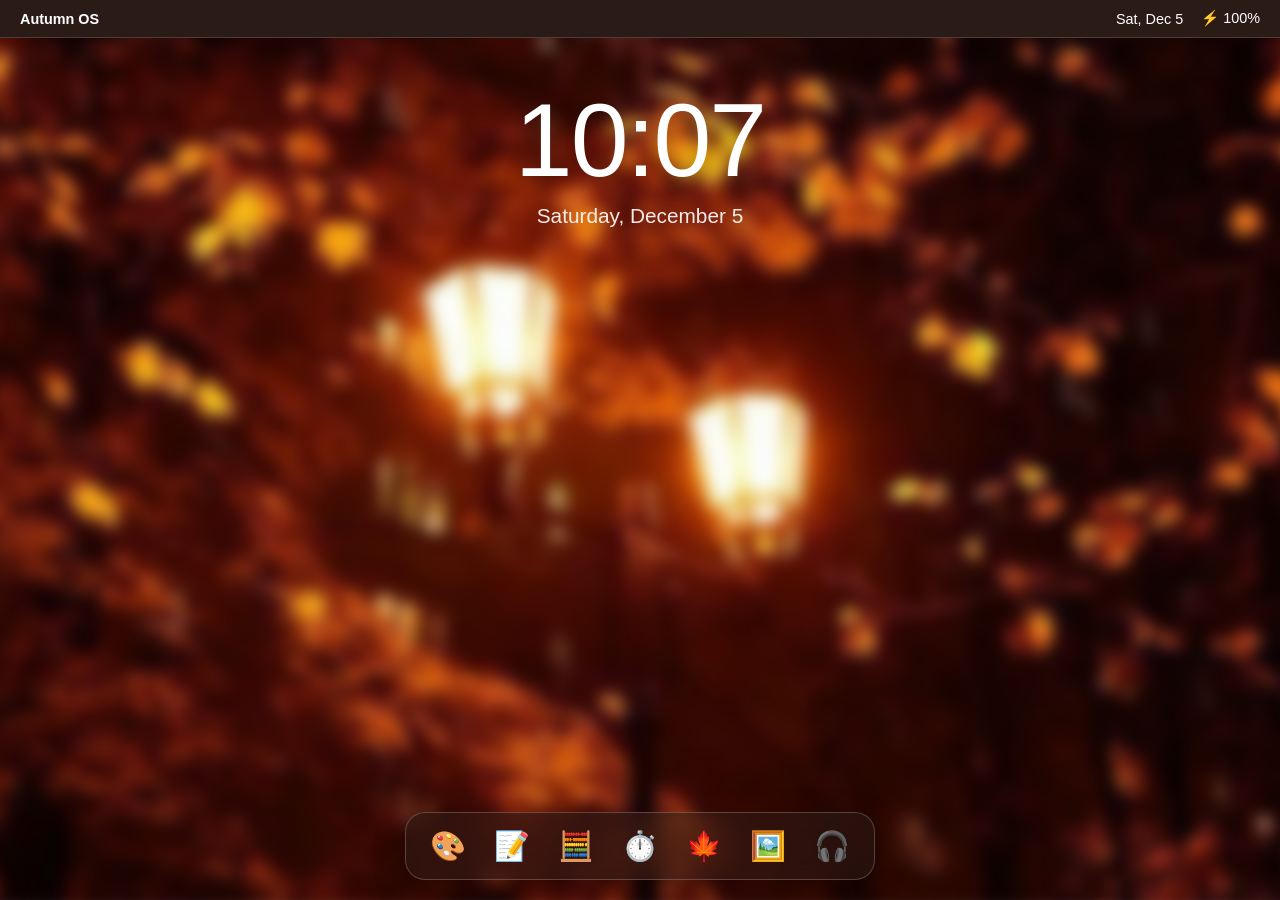
==== desktop.html @ 8c693e16 "I created a welcome screen and a desktop page when I added a live time, battery and date. I also add" ====
<!DOCTYPE html>
<html lang="en">
<head>
    <meta charset="UTF-8">
    <meta name="viewport" content="width=device-width, initial-scale=1.0">
    <title>Autumn OS</title>
    <link rel="stylesheet" href="style.css">
</head>
<body>
    <div class="desktop">

        <header class="top-navbar">
            <div class="nav-left">
                <span class="nav-brand"> Autumn OS</span>
            </div>
            <div class="nav-right">
                <span id="current-date">Sun, Sep 20</span>
                <span id="battery-status">🔋 100%</span>
            </div>
        </header>


        <main class="center-clock-container">
            <h1 id="center-time">4:30</h1>
            <p id="center-date-sub">Sunday, September 20</p>
        </main>

        <div class="window" id="app-notepad">
            <div class="window-header">
                <span>📝 Notepad</span>
                <button class="close-btn" onclick="closeApp('app-notepad')">×</button>
            </div>
            <div class="window-content">
                <textarea class="notepad-area" placeholder="Write your thoughts here..."></textarea>
            </div>
        </div>


        <div class="window" id="app-calculator">
            <div class="window-header">
                <span>🧮 Calculator</span>
                <button class="close-btn" onclick="closeApp('app-calculator')">×</button>
            </div>
            <div class="window-content calc-body">
                <input type="text" id="calc-screen" readonly value="0">
                <div class="calc-buttons">
                    <button onclick="clearCalc()">C</button>
                    <button onclick="appendCalc('/')">/</button>
                    <button onclick="appendCalc('*')">*</button>
                    <button onclick="appendCalc('-')">-</button>
                    <button onclick="appendCalc('7')">7</button>
                    <button onclick="appendCalc('8')">8</button>
                    <button onclick="appendCalc('9')">9</button>
                    <button onclick="appendCalc('+')">+</button>
                    <button onclick="appendCalc('4')">4</button>
                    <button onclick="appendCalc('5')">5</button>
                    <button onclick="appendCalc('6')">6</button>
                    <button onclick="solveCalc()" class="equal-btn">=</button>
                    <button onclick="appendCalc('1')">1</button>
                    <button onclick="appendCalc('2')">2</button>
                    <button onclick="appendCalc('3')">3</button>
                    <button onclick="appendCalc('0')">0</button>
                </div>
            </div>
        </div>

        <nav class="dock">
            <div class="dock-icon" title="Paint" onclick="openApp('app-paint')">🎨</div>
            <div class="dock-icon" title="Notepad" onclick="openApp('app-notepad')">📝</div>
            <div class="dock-icon" title="Calculator" onclick="openApp('app-calculator')">🧮</div>
            <div class="dock-icon" title="Timer" onclick="openApp('app-timer')">⏱️</div>
            <div class="dock-icon" title="Fall Bucket List" onclick="openApp('app-bucketlist')">🍁</div>
            <div class="dock-icon" title="Gallery" onclick="openApp('app-gallery')">🖼️</div>
            <div class="dock-icon" title="Lo-Fi Player" onclick="openApp('app-lofi')">🎧</div>
        </nav>
    </div>

    <script>
        function updateClock() {
            const now = new Date();
            const dateShort = now.toLocaleDateString('en-US', { weekday: 'short', month: 'short', day: 'numeric' });
            document.getElementById('current-date').textContent = dateShort;

            const hours = now.getHours() % 12 || 12;
            const minutes = String(now.getMinutes()).padStart(2, '0');
            document.getElementById('center-time').textContent = `${hours}:${minutes}`;

            const dateFull = now.toLocaleDateString('en-US', { weekday: 'long', month: 'long', day: 'numeric' });
            document.getElementById('center-date-sub').textContent = dateFull;
        }

        setInterval(updateClock, 1000);
        updateClock();

        function updateBattery() {
            if ('getBattery' in navigator) {
                navigator.getBattery().then(battery => {
                    function updateAllBatteryInfo() {
                        const level = Math.round(battery.level * 100);
                        const isCharging = battery.charging;
                        document.getElementById('battery-status').textContent = `${isCharging ? '⚡' : '🔋'} ${level}%`;
                    }

                    updateAllBatteryInfo();

                    battery.addEventListener('levelchange', updateAllBatteryInfo);
                    battery.addEventListener('chargingchange', updateAllBatteryInfo);
                });
            } else {
                document.getElementById('battery-status').textContent = '🔋 N/A';
            }
        }

        updateBattery();

        function openApp(appId) {
            const targetWindow = document.getElementById(appId);
            if (targetWindow) {
                targetWindow.style.display = 'flex';
            } else {
                alert("This app window is coming next!");
            }
        }

        function closeApp(appId) {
            document.getElementById(appId).style.display = 'none';
        }

        let calcScreen = document.getElementById('calc-screen');
        function appendCalc(val) {
            if (calcScreen.value === '0') calcScreen.value = '';
            calcScreen.value += val;
        }
        function clearCalc() {
            calcScreen.value = '0';
        }
        function solveCalc() {
            try {
                calcScreen.value = eval(calcScreen.value);
            } catch {
                calcScreen.value = 'Error';
            }
        }
    </script>
</body>
</html>
---- style.css ----
* {
    margin: 0;
    padding: 0;
    box-sizing: border-box;
}

.desktop {
    position: relative;
    min-height: 100vh;
    width: 100%;
    display: flex;
    flex-direction: column;
    overflow: hidden;
    font-family: 'Segoe UI', Tahoma, Geneva, Verdana, sans-serif;
}

.desktop::before {
    content: "";
    position: absolute;
    top: 0;
    left: 0;
    width: 100%;
    height: 100%;
    background-image: url("Screenshot 2026-09-20 161254.png");
    background-size: cover;
    background-position: center;
    background-repeat: no-repeat;
    filter: blur(8px); 
    transform: scale(1.03); 
    z-index: -1;
}

.top-navbar {
    width: 100%;
    height: 38px;
    background-color: #2b1b17; 
    border-bottom: 1px solid rgba(255, 255, 255, 0.15);
    display: flex;
    justify-content: space-between;
    align-items: center;
    padding: 0 20px;
    color: #ffffff;
    font-size: 0.9rem;
    z-index: 10;
}

.nav-left, .nav-right {
    display: flex;
    align-items: center;
    gap: 18px;
}

.nav-brand {
    font-weight: 600;
}

.center-clock-container {
    flex: 1;
    display: flex;
    flex-direction: column;
    justify-content: flex-start;
    align-items: center;
    padding-top: 50px;
    color: white;
    text-shadow: 0 4px 20px rgba(0, 0, 0, 0.4);
    user-select: none;
}

#center-time {
    font-size: 6.5rem;
    font-weight: 300;
    line-height: 1;
    letter-spacing: -2px;
}

#center-date-sub {
    font-size: 1.3rem;
    margin-top: 12px;
    opacity: 0.9;
    font-weight: 400;
}

.dock {
    position: absolute;
    bottom: 20px;
    left: 50%;
    transform: translateX(-50%);
    display: flex;
    align-items: center;
    gap: 12px;
    padding: 8px 16px;
    background-color: rgba(43, 27, 23, 0.55);
    backdrop-filter: blur(16px);
    border: 1px solid rgba(255, 255, 255, 0.2);
    border-radius: 20px;
    box-shadow: 0 10px 30px rgba(0, 0, 0, 0.4);
    z-index: 20;
}

.dock-icon {
    font-size: 1.8rem;
    padding: 8px;
    border-radius: 12px;
    cursor: pointer;
    transition: transform 0.2s ease, color 0.2s ease;
    user-select: none;
}

.dock-icon:hover {
    transform: translateY(-8px) scale(1.15);
    background-color: rgba(255, 255, 255, 0.2);
}

.window {
display: none;
    position: absolute;
    top: 50%;
    left: 50%;
    transform: translate(-50%, -50%);
    width: 320px;
    background: rgba(35, 23, 19, 0.85);
    backdrop-filter: blur(20px);
    border: 1px solid rgba(255, 255, 255, 0.2);
    border-radius: 12px;
    box-shadow: 0 15px 35px rgba(0,0,0,0.5);
    color: white;
    flex-direction: column;
    overflow: hidden;
    z-index: 30;
}

.window-header{
    background: rgba(0,0,0,0.3);
    padding: 8px 14px;
    display: flex;
    justify-content: space-between;
    align-items: center;
    font-weight: 600;
}

.close-btn {
    background: #e74c3c;
    border: none;
    color: white;
    width: 22px;
    height: 22px;
    border-radius: 50%;
    cursor: pointer;
    font-weight: bold;
}

.window-content {
    padding: 12px;
}

.notepad-area {
    width: 100%;
    height: 180px;
    background: rgba(255, 255, 255, 0.08);
    border: 1px solid rgba(255, 255, 255, 0.1);
    border-radius: 8px;
    padding: 10px;
    color: white;
    font-family: inherit;
    resize: none;
    outline: none;
}

#calc-screen {
    width: 100%;
    height: 40px;
    background: rgba(0,0,0,0.4);
    border: 1px solid rgba(255, 255, 255, 0.1);
    border-radius: 6px;
    padding: 8px;
    color: white;
    font-size: 1.2rem;
    text-align: right;
}

.calc-buttons {
    display: grid;
    grid-template-columns: repeat(4, 1fr);
    gap: 6px;
}

.calc-buttons button {
    padding: 10px;
    background: rgba(255, 255, 255, 0.1);
    border: none;
    border-radius: 6px;
    color: white;
    font-size: 1rem;
    cursor: pointer;
}

.calc-buttons button:hover {
    background: rgba(255, 255, 255, 0.25);
}

.calc-buttons .equal-btn {
    background: #d35400;
}
.calc-buttons .equal-btn:hover {
    background: #e67e22;
}
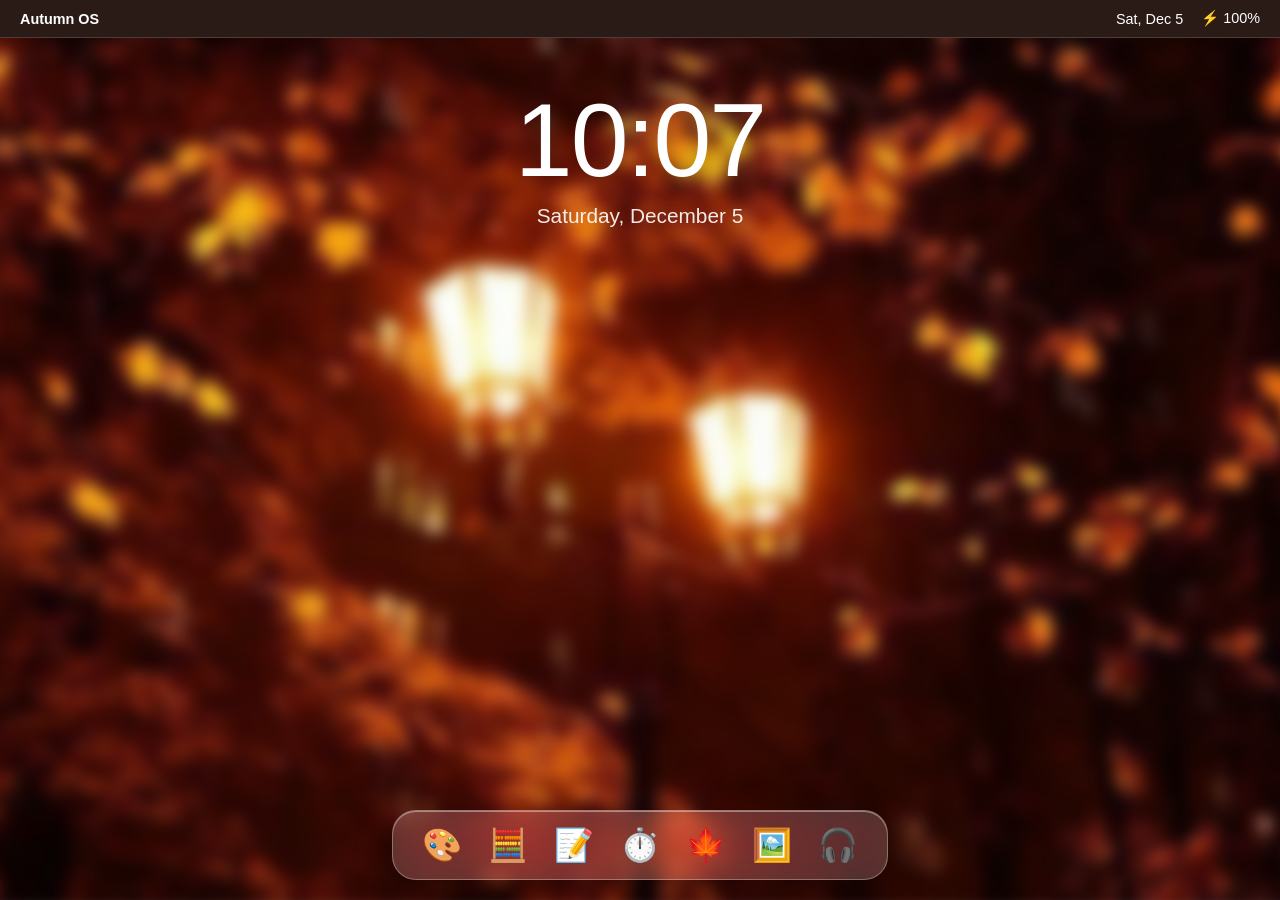
==== commit 052f26c3: "I finished another app on my app doc and it was the paint app. You can now choose your paint size an" ====
--- a/desktop.html
+++ b/desktop.html
@@ -64,10 +64,31 @@
             </div>
         </div>
 
+       <div id="paint-app" class="window" style="display: none;">
+    <div class="window-header">
+        <span class="window-title">Paint</span>
+        <button class="close-btn" onclick="document.getElementById('paint-app').style.display='none'">×</button>
+    </div>
+    <div class="paint-toolbar">
+        <label for="paint-color">Color:</label>
+        <input type="color" id="paint-color" value="#000000">
+        
+        <label for="paint-size">Size:</label>
+        <input type="range" id="paint-size" min="1" max="50" value="5">
+        <span id="size-display">5px</span>
+        
+        <button id="paint-clear-btn">Clear</button>
+    </div>
+    <div class="paint-canvas-container">
+        <canvas id="paint-canvas"></canvas>
+    </div>
+</div>
+
         <nav class="dock">
-            <div class="dock-icon" title="Paint" onclick="openApp('app-paint')">🎨</div>
+<div class="dock-icon" onclick="document.getElementById('paint-app').style.display='flex'">
+    🎨
+</div>            <div class="dock-icon" title="Calculator" onclick="openApp('app-calculator')">🧮</div>
             <div class="dock-icon" title="Notepad" onclick="openApp('app-notepad')">📝</div>
-            <div class="dock-icon" title="Calculator" onclick="openApp('app-calculator')">🧮</div>
             <div class="dock-icon" title="Timer" onclick="openApp('app-timer')">⏱️</div>
             <div class="dock-icon" title="Fall Bucket List" onclick="openApp('app-bucketlist')">🍁</div>
             <div class="dock-icon" title="Gallery" onclick="openApp('app-gallery')">🖼️</div>
@@ -141,6 +162,66 @@
                 calcScreen.value = 'Error';
             }
         }
+        const canvas = document.getElementById('paint-canvas');
+const ctx = canvas.getContext('2d');
+const colorPicker = document.getElementById('paint-color');
+const sizePicker = document.getElementById('paint-size');
+const sizeDisplay = document.getElementById('size-display');
+const clearBtn = document.getElementById('paint-clear-btn');
+
+let isDrawing = false;
+
+function resizeCanvas() {
+    const container = canvas.parentElement;
+    if (container.clientWidth && container.clientHeight) {
+
+        const tempImageData = ctx.getImageData(0, 0, canvas.width, canvas.height);
+        canvas.width = container.clientWidth;
+        canvas.height = container.clientHeight;
+        ctx.putImageData(tempImageData, 0, 0);
+    }
+}
+
+canvas.addEventListener('mousedown', (e) => {
+    isDrawing = true;
+    ctx.beginPath();
+    ctx.moveTo(e.offsetX, e.offsetY);
+});
+
+canvas.addEventListener('mousemove', (e) => {
+    if (!isDrawing) return;
+    ctx.strokeStyle = colorPicker.value;
+    ctx.lineWidth = sizePicker.value;
+    ctx.lineCap = 'round';
+    ctx.lineJoin = 'round';
+    
+    ctx.lineTo(e.offsetX, e.offsetY);
+    ctx.stroke();
+});
+
+canvas.addEventListener('mouseup', () => isDrawing = false);
+canvas.addEventListener('mouseleave', () => isDrawing = false);
+
+sizePicker.addEventListener('input', (e) => {
+    sizeDisplay.textContent = `${e.target.value}px`;
+});
+
+clearBtn.addEventListener('click', () => {
+    ctx.clearRect(0, 0, canvas.width, canvas.height);
+});
+
+window.addEventListener('load', () => {
+    const container = canvas.parentElement;
+    canvas.width = container.clientWidth || 600;
+    canvas.height = container.clientHeight || 400;
+});
+function closeWindow(id) {
+    const win = document.getElementById(id);
+    if (win) {
+        win.classList.add('hidden');
+        win.style.display = 'none';
+    }
+}
     </script>
 </body>
 </html>
--- a/style.css
+++ b/style.css
@@ -81,34 +81,65 @@
 }
 
 .dock {
-    position: absolute;
-    bottom: 20px;
+    display: flex;
+    flex-direction: row;
+    align-items: center;
+    justify-content: center;
+    height: 70px;                  
+    padding: 0 24px;              
+    gap: 16px;                  
+    
+    position: fixed;
+    bottom: 20px;           
     left: 50%;
     transform: translateX(-50%);
-    display: flex;
-    align-items: center;
-    gap: 12px;
-    padding: 8px 16px;
-    background-color: rgba(43, 27, 23, 0.55);
-    backdrop-filter: blur(16px);
-    border: 1px solid rgba(255, 255, 255, 0.2);
-    border-radius: 20px;
-    box-shadow: 0 10px 30px rgba(0, 0, 0, 0.4);
-    z-index: 20;
+    
+    background: rgba(255, 255, 255, 0.18);
+    backdrop-filter: blur(20px) saturate(180%);
+    -webkit-backdrop-filter: blur(20px) saturate(180%);
+    border-radius: 24px;
+    border: 1px solid rgba(255, 255, 255, 0.3);
+    box-shadow: 0 12px 36px rgba(0, 0, 0, 0.4),
+                inset 0 1px 0 rgba(255, 255, 255, 0.4);
+    z-index: 1000;
 }
 
 .dock-icon {
-    font-size: 1.8rem;
-    padding: 8px;
+    width: 50px;            
+    height: 50px;
+    min-width: 50px;
+    min-height: 50px;
+    display: flex;
+    align-items: center;
+    justify-content: center;
+    flex-shrink: 0;
+    background: transparent;  
+    border: none;
     border-radius: 12px;
     cursor: pointer;
-    transition: transform 0.2s ease, color 0.2s ease;
+    transition: transform 0.2s cubic-bezier(0.2, 0.8, 0.2, 1);
     user-select: none;
+    font-size: 2rem;       
+}
+
+#calc-icon {
+    background: transparent;
+    border: none;
+    box-shadow: none;
 }
 
 .dock-icon:hover {
-    transform: translateY(-8px) scale(1.15);
-    background-color: rgba(255, 255, 255, 0.2);
+    transform: translateY(-6px) scale(1.18);
+}
+
+.dock-icon img {
+    width: 38px;                  
+    height: 38px;
+    max-width: 100%;
+    max-height: 100%;
+    object-fit: contain;
+    display: block;
+    align-self: center;
 }
 
 .window {
@@ -203,4 +234,57 @@
 }
 .calc-buttons .equal-btn:hover {
     background: #e67e22;
+}
+
+#paint-app {
+    width: 600px;
+    height: 450px;
+    display: flex;
+    flex-direction: column;
+}
+
+.paint-toolbar {
+    display: flex;
+    align-items: center;
+    gap: 12px;
+    padding: 8px 12px;
+    background: #f0f0f0;
+    border-bottom: 1px solid #ccc;
+    user-select: none;
+    font-family: sans-serif;
+    font-size: 14px;
+}
+
+.paint-toolbar input[type="color"] {
+    border: none;
+    width: 28px;
+    height: 28px;
+    cursor: pointer;
+    background: transparent;
+}
+
+.paint-toolbar button {
+    padding: 4px 12px;
+    background: #fff;
+    border: 1px solid #ccc;
+    border-radius: 4px;
+    cursor: pointer;
+}
+
+.paint-toolbar button:hover {
+    background: #e5e5e5;
+}
+
+.paint-canvas-container {
+    flex: 1;
+    background: #ffffff;
+    position: relative;
+    overflow: hidden;
+    cursor: crosshair;
+}
+
+#paint-canvas {
+    display: block;
+    width: 100%;
+    height: 100%;
 }
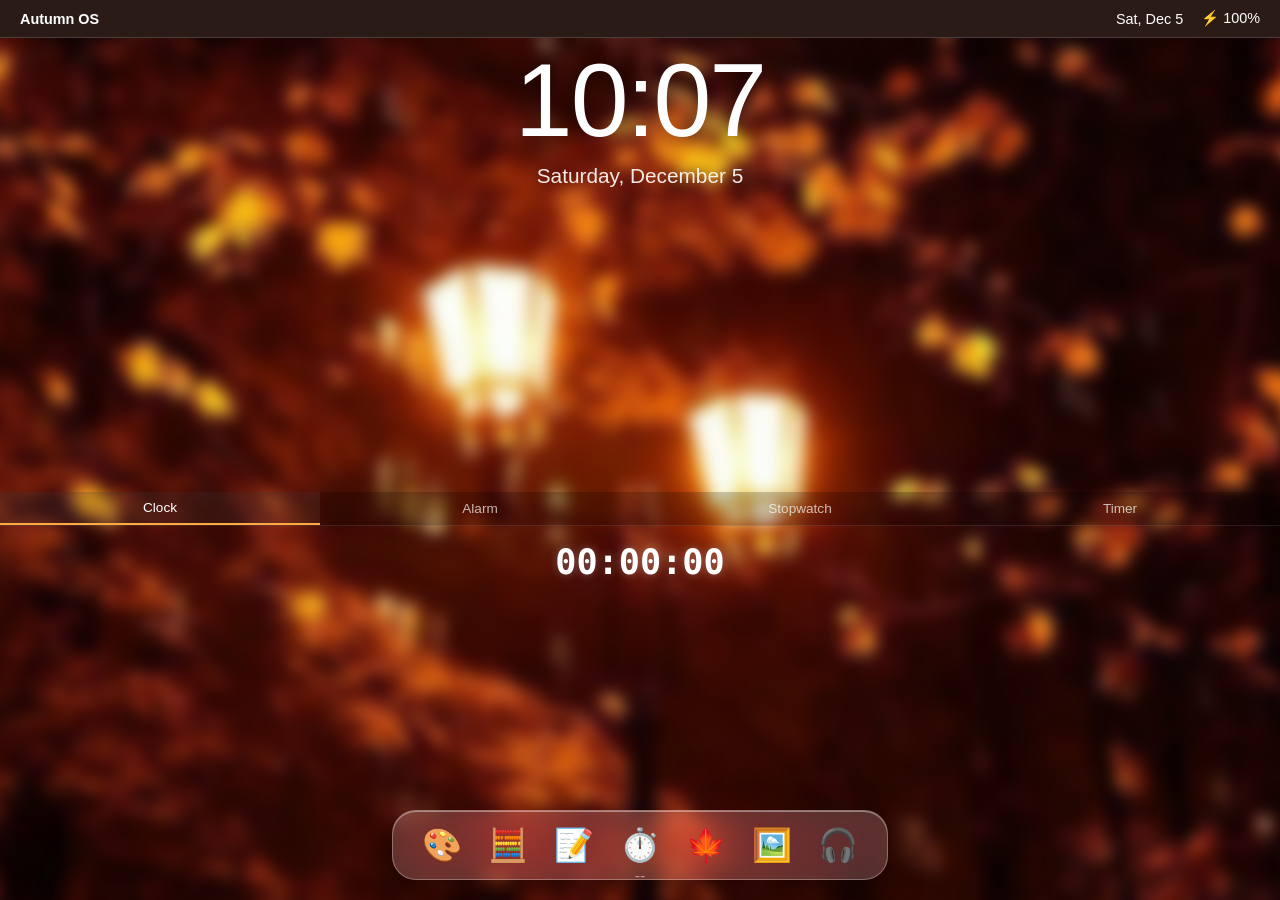
==== commit 4ab277ee: "I made sure there was some activity on my github." ====
--- a/desktop.html
+++ b/desktop.html
@@ -84,12 +84,63 @@
     </div>
 </div>
 
+<div id="timer-app" class="window"style="display: none;">
+    <div class="window-header">
+        <span class="window-title">Clock & Utilities</span>
+        <button class="close-btn" onclick="closeApp('timer-app')">×</button>
+    </div>
+</div>
+
+<div class="clock-tabs">
+    <button class="tab-btn active" onclick="switchClockTab('tab-clock')">Clock</button>
+    <button class="tab-btn" onclick="switchClockTab('tab-alarm')">Alarm</button>
+    <button class="tab-btn" onclick="switchClockTab('tab-stopwatch')">Stopwatch</button>
+    <button class="tab-btn" onclick="switchClockTab('tab-timer')">Timer</button>
+</div>
+
+<div class="window-content clock-body">
+    <div id="tab-clock" class="clock-tab-content active">
+        <div class="digital-display" id="tab-clock-display">00:00:00</div>
+        <p id="tab-clock-date">--</p>
+    </div>
+
+    <div id="tab-alarm" class="clock-tab-content">
+        <div class="alarm-controls">
+            <input type="time" id="alarm-time">
+            <button id="set-alarm-btn" onclick="setAlarm()">Set Alarm</button>
+        </div>
+        <div id="alarm-status">No alarm set</div>
+    </div>
+
+<div id="tab-stopwatch" class="clock-tab-content">
+<div class="digital-display" id="stopwatch-display">00:00:00</div>  
+<div class="clock-controls">
+    <button id="start-btn" onclick="startTimer()">Start</button>
+    <button id="stop-btn" onclick="pauseTimer()">Stop</button>
+    <button id="reset-btn" onclick="resetTimer()">Reset</button>
+</div>      
+</div>
+
+<div id="tab-timer" class="clock-tab-content">
+    <div class="digital-display" id="timer-countdown-display">5:00</div>
+    <div class="timer-inputs">
+        <input type="number" id="timer-hours" placeholder="Hours" min="0" max="23">
+        <input type="number" id="timer-minutes" placeholder="Minutes" min="0" max="59">
+        <input type="number" id="timer-seconds" placeholder="Seconds" min="0" max="59">
+    </div>
+    <div class="clock-controls">
+        <button onclick="startCDTimer()">Start</button>
+        <button onclick="pauseCDTimer()">Pause</button>
+        <button onclick="resetCDTimer()">Reset</button>
+    </div>
+</div>
+
         <nav class="dock">
 <div class="dock-icon" onclick="document.getElementById('paint-app').style.display='flex'">
     🎨
 </div>            <div class="dock-icon" title="Calculator" onclick="openApp('app-calculator')">🧮</div>
             <div class="dock-icon" title="Notepad" onclick="openApp('app-notepad')">📝</div>
-            <div class="dock-icon" title="Timer" onclick="openApp('app-timer')">⏱️</div>
+            <div class="dock-icon" title="Stopwatch" onclick="openApp('timer-app')">⏱️</div>
             <div class="dock-icon" title="Fall Bucket List" onclick="openApp('app-bucketlist')">🍁</div>
             <div class="dock-icon" title="Gallery" onclick="openApp('app-gallery')">🖼️</div>
             <div class="dock-icon" title="Lo-Fi Player" onclick="openApp('app-lofi')">🎧</div>
@@ -222,6 +273,42 @@
         win.style.display = 'none';
     }
 }
-    </script>
+
+let timerInterval = null;
+let elapsedTime = 0;
+
+function updateTimerDisplay() {
+    const totalMS = elapsedTime;
+    const minutes = Math.floor(totalMS / 60000);
+    const seconds = Math.floor((totalMS % 60000) / 1000);
+    const milliseconds = Math.floor((totalMS % 1000) / 100);
+
+    const formattedMins = String(minutes).padStart(2, '0');
+    const formattedSecs = String(seconds).padStart(2, '0');
+    const formattedMS = String(milliseconds).padStart(2, '0');
+
+    document.getElementById('timer-display').textContent = `${formattedMins}:${formattedSecs}:${formattedMS}`;
+}
+
+function startTimer() {
+    if (timerInterval) return;
+    const startTime = Date.now() - elapsedTime;
+    timerInterval = setInterval(() => {
+        elapsedTime = Date.now() - startTime;
+        updateTimerDisplay();
+    }, 10);
+}
+
+function pauseTimer() {
+    clearInterval(timerInterval);
+    timerInterval = null;
+}
+
+function resetTimer() {
+    pauseTimer();
+    elapsedTime = 0;
+    updateTimerDisplay();
+}
+</script>
 </body>
 </html>
--- a/style.css
+++ b/style.css
@@ -2,6 +2,27 @@
     margin: 0;
     padding: 0;
     box-sizing: border-box;
+}
+body{
+    background-image: url("Screenshot 2026-09-19 211139.png");
+    background-size: cover;
+    background-position: center;
+    background-repeat: no-repeat;
+    background-attachment: fixed;
+}
+h2{
+    font-family: 'Segoe UI', Tahoma, Geneva, Verdana, sans-serif;
+    color: rgb(255, 230, 216);
+    text-align: center;
+    font-size: 3rem;
+    transform: translateY(200px);
+}
+
+p{
+    font-family: 'Segoe UI', Tahoma, Geneva, Verdana, sans-serif;
+    color: white;
+    text-align: center;
+    margin-top: 270px;
 }
 
 .desktop {
@@ -60,7 +81,7 @@
     flex-direction: column;
     justify-content: flex-start;
     align-items: center;
-    padding-top: 50px;
+    padding-top: 10px;
     color: white;
     text-shadow: 0 4px 20px rgba(0, 0, 0, 0.4);
     user-select: none;
@@ -287,4 +308,95 @@
     display: block;
     width: 100%;
     height: 100%;
+}
+
+#timer-app {
+    width: 360px;
+    height: 300px;
+}
+
+.clock-tabs {
+    display: flex;
+    background: rgba(0, 0, 0, 0.2);
+    border-bottom: 1px solid rgba(255, 255, 255, 0.1);
+}
+
+.tab-btn {
+    flex: 1;
+    padding: 8px 0;
+    background: transparent;
+    border: none;
+    color: rgba(255, 255, 255, 0.7);
+    cursor: pointer;
+    font-size: 0.85rem;
+    transition: all 0.2s;
+}
+
+.tab-btn:hover {
+    color: #fff;
+}
+
+.tab-btn.active {
+    color: #fff;
+    border-bottom: 2px solid #ffaa44;
+    background: rgba(255, 255, 255, 0.05);
+}
+
+.clock-body {
+    display: flex;
+    flex-direction: column;
+    align-items: center;
+    justify-content: center;
+    padding: 15px;
+}
+
+.clock-tab-content {
+    display: none;
+    flex-direction: column;
+    align-items: center;
+    gap: 15px;
+    width: 100%;
+}
+
+.clock-tab-content.active {
+    display: flex;
+}
+
+.digital-display {
+    font-size: 2.2rem;
+    font-family: monospace;
+    font-weight: bold;
+    color: #fff;
+    text-shadow: 0 0 10px rgba(255, 255, 255, 0.3);
+}
+
+.clock-controls, .alarm-controls {
+    display: flex;
+    gap: 8px;
+}
+
+.clock-tab-content button {
+    padding: 6px 14px;
+    border-radius: 6px;
+    border: 1px solid rgba(255, 255, 255, 0.2);
+    background: rgba(255, 255, 255, 0.1);
+    color: white;
+    cursor: pointer;
+}
+
+.clock-tab-content button:hover {
+    background: rgba(255, 255, 255, 0.25);
+}
+
+.clock-tab-content input {
+    padding: 5px;
+    border-radius: 4px;
+    border: 1px solid rgba(255, 255, 255, 0.2);
+    background: rgba(0, 0, 0, 0.3);
+    color: white;
+    text-align: center;
+}
+
+.timer-inputs input {
+    width: 60px;
 }
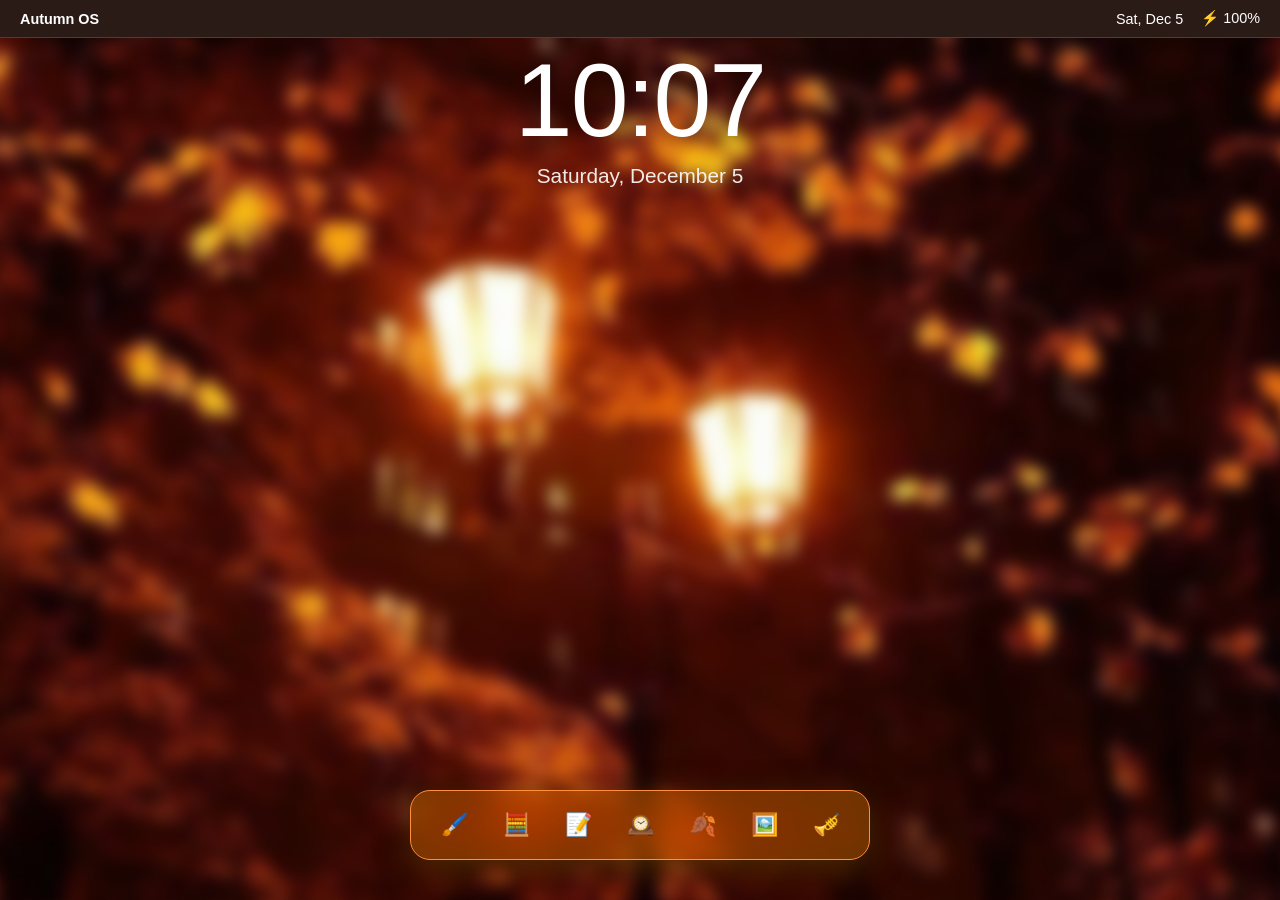
==== commit 49206bf3: "I came back after a while and I was planning on finishing my timer app but that was a disaster so i " ====
--- a/desktop.html
+++ b/desktop.html
@@ -84,68 +84,18 @@
     </div>
 </div>
 
-<div id="timer-app" class="window"style="display: none;">
-    <div class="window-header">
-        <span class="window-title">Clock & Utilities</span>
-        <button class="close-btn" onclick="closeApp('timer-app')">×</button>
-    </div>
+
+<div class="dock-container">
+    <nav class="dock">
+        <div class="dock-icon" title="Paint" onclick="document.getElementById('paint-app').style.display='flex'">🖌️</div>
+        <div class="dock-icon" title="Calculator" onclick="openApp('app-calculator')">🧮</div>
+        <div class="dock-icon" title="Notepad" onclick="openApp('app-notepad')">📝</div>
+        <div class="dock-icon" title="Stopwatch" onclick="openApp('timer-app')">🕰️</div>
+        <div class="dock-icon" title="Fall Bucket List" onclick="openApp('app-bucketlist')">🍂</div>
+        <div class="dock-icon" title="Gallery" onclick="openApp('app-gallery')">🖼️</div>
+        <div class="dock-icon" title="Lo-Fi Player" onclick="openApp('app-lofi')">🎺</div>
+    </nav>
 </div>
-
-<div class="clock-tabs">
-    <button class="tab-btn active" onclick="switchClockTab('tab-clock')">Clock</button>
-    <button class="tab-btn" onclick="switchClockTab('tab-alarm')">Alarm</button>
-    <button class="tab-btn" onclick="switchClockTab('tab-stopwatch')">Stopwatch</button>
-    <button class="tab-btn" onclick="switchClockTab('tab-timer')">Timer</button>
-</div>
-
-<div class="window-content clock-body">
-    <div id="tab-clock" class="clock-tab-content active">
-        <div class="digital-display" id="tab-clock-display">00:00:00</div>
-        <p id="tab-clock-date">--</p>
-    </div>
-
-    <div id="tab-alarm" class="clock-tab-content">
-        <div class="alarm-controls">
-            <input type="time" id="alarm-time">
-            <button id="set-alarm-btn" onclick="setAlarm()">Set Alarm</button>
-        </div>
-        <div id="alarm-status">No alarm set</div>
-    </div>
-
-<div id="tab-stopwatch" class="clock-tab-content">
-<div class="digital-display" id="stopwatch-display">00:00:00</div>  
-<div class="clock-controls">
-    <button id="start-btn" onclick="startTimer()">Start</button>
-    <button id="stop-btn" onclick="pauseTimer()">Stop</button>
-    <button id="reset-btn" onclick="resetTimer()">Reset</button>
-</div>      
-</div>
-
-<div id="tab-timer" class="clock-tab-content">
-    <div class="digital-display" id="timer-countdown-display">5:00</div>
-    <div class="timer-inputs">
-        <input type="number" id="timer-hours" placeholder="Hours" min="0" max="23">
-        <input type="number" id="timer-minutes" placeholder="Minutes" min="0" max="59">
-        <input type="number" id="timer-seconds" placeholder="Seconds" min="0" max="59">
-    </div>
-    <div class="clock-controls">
-        <button onclick="startCDTimer()">Start</button>
-        <button onclick="pauseCDTimer()">Pause</button>
-        <button onclick="resetCDTimer()">Reset</button>
-    </div>
-</div>
-
-        <nav class="dock">
-<div class="dock-icon" onclick="document.getElementById('paint-app').style.display='flex'">
-    🎨
-</div>            <div class="dock-icon" title="Calculator" onclick="openApp('app-calculator')">🧮</div>
-            <div class="dock-icon" title="Notepad" onclick="openApp('app-notepad')">📝</div>
-            <div class="dock-icon" title="Stopwatch" onclick="openApp('timer-app')">⏱️</div>
-            <div class="dock-icon" title="Fall Bucket List" onclick="openApp('app-bucketlist')">🍁</div>
-            <div class="dock-icon" title="Gallery" onclick="openApp('app-gallery')">🖼️</div>
-            <div class="dock-icon" title="Lo-Fi Player" onclick="openApp('app-lofi')">🎧</div>
-        </nav>
-    </div>
 
     <script>
         function updateClock() {
@@ -275,28 +225,54 @@
 }
 
 let timerInterval = null;
-let elapsedTime = 0;
+let totalTimeInSeconds = 0;
+let remainingTimeInSeconds = 0;
+
+    const minutesInput = document.getElementById('timer-minutes');
+    const secondsInput = document.getElementById('timer-seconds');
+    const timerDisplay = document.getElementById('timer-display');
+
+function formatTime(totalSecs){
+    const mins = Math.floor(totalSecs / 60);
+    const secs = totalSecs % 60;
+    const formattedMins = String(mins).padStart(2, '0');
+    const formattedSecs = String(secs).padStart(2, '0');
+    return `${String(mins).padStart(2, '0')}:${String(secs).padStart(2, '0')}`;
+}
 
 function updateTimerDisplay() {
-    const totalMS = elapsedTime;
-    const minutes = Math.floor(totalMS / 60000);
-    const seconds = Math.floor((totalMS % 60000) / 1000);
-    const milliseconds = Math.floor((totalMS % 1000) / 100);
-
-    const formattedMins = String(minutes).padStart(2, '0');
-    const formattedSecs = String(seconds).padStart(2, '0');
-    const formattedMS = String(milliseconds).padStart(2, '0');
-
-    document.getElementById('timer-display').textContent = `${formattedMins}:${formattedSecs}:${formattedMS}`;
+    timerDisplay.textContent = formatTime(remainingTimeInSeconds);
 }
 
 function startTimer() {
     if (timerInterval) return;
-    const startTime = Date.now() - elapsedTime;
+
+    totalTimeInSeconds = parseInt(minutesInput.value) * 60 + parseInt(secondsInput.value);
+    remainingTimeInSeconds = totalTimeInSeconds;
+
+    if (remainingTimeInSeconds === 0) {
+        const mins = parseInt(minutesInput.value) || 0;
+        const secs = parseInt(secondsInput.value) || 0;
+        timerDisplay.textContent = formatTime((mins * 60) + secs);
+        remainingTimeInSeconds = totalTimeInSeconds;
+    }
+
+    if (remainingTimeInSeconds <= 0) {
+        alert("Please set a valid time.");
+        return;
+    }
+
+    updateTimerDisplay();
+
     timerInterval = setInterval(() => {
-        elapsedTime = Date.now() - startTime;
+        remainingTimeInSeconds--;
         updateTimerDisplay();
-    }, 10);
+
+        if (remainingTimeInSeconds <= 0) {
+            pauseTimer();
+            alert("Time's up!");
+        }
+    }, 1000);
 }
 
 function pauseTimer() {
@@ -306,8 +282,10 @@
 
 function resetTimer() {
     pauseTimer();
-    elapsedTime = 0;
-    updateTimerDisplay();
+    remainingTimeInSeconds = 0;
+    timerDisplay.textContent = "00:00";
+    minutesInput.value = "";
+    secondsInput.value = "";
 }
 </script>
 </body>
--- a/style.css
+++ b/style.css
@@ -310,93 +310,40 @@
     height: 100%;
 }
 
-#timer-app {
-    width: 360px;
-    height: 300px;
-}
-
-.clock-tabs {
-    display: flex;
-    background: rgba(0, 0, 0, 0.2);
-    border-bottom: 1px solid rgba(255, 255, 255, 0.1);
-}
-
-.tab-btn {
-    flex: 1;
-    padding: 8px 0;
-    background: transparent;
-    border: none;
-    color: rgba(255, 255, 255, 0.7);
-    cursor: pointer;
-    font-size: 0.85rem;
-    transition: all 0.2s;
-}
-
-.tab-btn:hover {
-    color: #fff;
-}
-
-.tab-btn.active {
-    color: #fff;
-    border-bottom: 2px solid #ffaa44;
-    background: rgba(255, 255, 255, 0.05);
-}
-
-.clock-body {
-    display: flex;
-    flex-direction: column;
+.dock-container {
+    position: fixed;
+    bottom: 20px;
+    left: 50%;
+    transform: translateX(-50%);
+    z-index: 9999;
+}
+
+.dock {
+    display: flex;
+    flex-direction: row; 
+    align-items: center;
+    gap: 12px;
+    padding: 8px 18px;
+    background: rgba(178, 101, 0, 0.493);
+    border-radius: 20px;
+    border: 1px solid rgb(255, 142, 61);
+    box-shadow: 0 8px 32px rgb(75, 40, 0);
+}
+
+.dock-icon {
+    font-size: 22px;
+    width: 40px;
+    height: 40px;
+    display: flex;
     align-items: center;
     justify-content: center;
-    padding: 15px;
-}
-
-.clock-tab-content {
-    display: none;
-    flex-direction: column;
-    align-items: center;
-    gap: 15px;
-    width: 100%;
-}
-
-.clock-tab-content.active {
-    display: flex;
-}
-
-.digital-display {
-    font-size: 2.2rem;
-    font-family: monospace;
-    font-weight: bold;
-    color: #fff;
-    text-shadow: 0 0 10px rgba(255, 255, 255, 0.3);
-}
-
-.clock-controls, .alarm-controls {
-    display: flex;
-    gap: 8px;
-}
-
-.clock-tab-content button {
-    padding: 6px 14px;
-    border-radius: 6px;
-    border: 1px solid rgba(255, 255, 255, 0.2);
-    background: rgba(255, 255, 255, 0.1);
-    color: white;
-    cursor: pointer;
-}
-
-.clock-tab-content button:hover {
-    background: rgba(255, 255, 255, 0.25);
-}
-
-.clock-tab-content input {
-    padding: 5px;
-    border-radius: 4px;
-    border: 1px solid rgba(255, 255, 255, 0.2);
-    background: rgba(0, 0, 0, 0.3);
-    color: white;
-    text-align: center;
-}
-
-.timer-inputs input {
-    width: 60px;
+    cursor: pointer;
+    border-radius: 10px;
+    transition: transform 0.2s ease, background 0.2s ease;
+    user-select: none;
+}
+
+.dock-icon:hover {
+    transform: scale(1.2) translateY(-4px);
+    background: rgba(128, 117, 22, 0.2);
 }
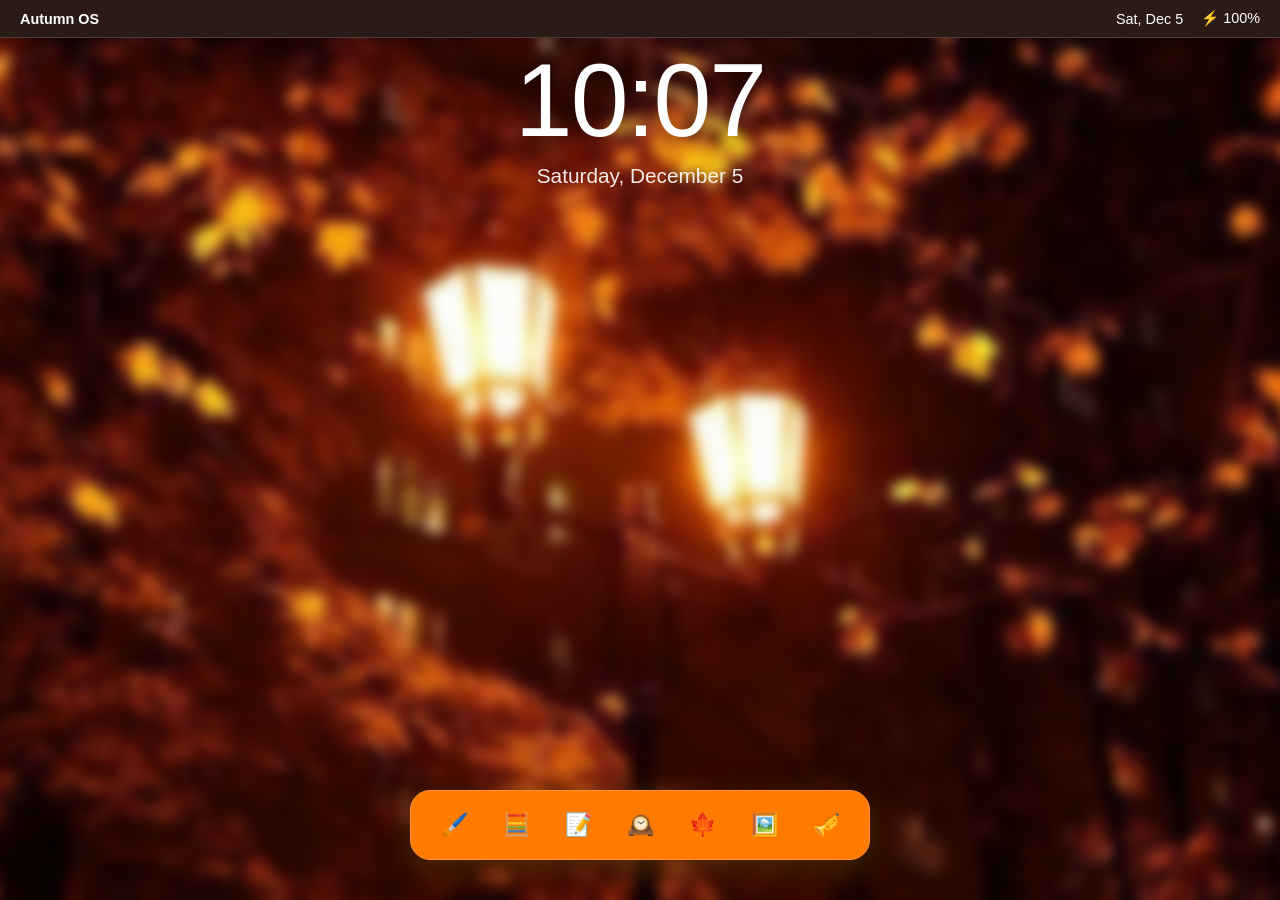
==== commit f230a15d: "I worked on the bucket list app. It won't open so I will fix it tomorrow." ====
--- a/desktop.html
+++ b/desktop.html
@@ -84,6 +84,79 @@
     </div>
 </div>
 
+<div id="app-bucketlist" class="app-window"> 
+<div class="window-header">
+    <span>🍁 Fall Bucket List</span>
+    <button class="close-btn" onclick="closeApp('app-bucketlist')">×</button>
+    <div class="dock-icon" title="Fall Bucket List" onclick="openApp('app-bucketlist')">🍁</div>
+
+</div>
+    
+    <div class="bucketlist-content">
+        <ul class="bucket-list">
+            <li>
+                <label>
+                    <input type="checkbox">
+                    <span>🎃 Visit a pumpkin patch</span>
+                </label>
+            </li>
+            <li>
+                <label>
+                    <input type="checkbox">
+                    <span>🍎 Drink hot apple cider</span>
+                </label>
+            </li>
+            <li>
+                <label>
+                    <input type="checkbox">
+                    <span>🍂 Go on a fall hike</span>
+                </label>
+            </li>
+            <li>
+                <label>
+                    <input type="checkbox">
+                    <span>🎃 Carve a pumpkin</span>
+                </label>
+            </li>
+            <li>
+                <label>
+                    <input type="checkbox">
+                    <span>🎬 Watch a fall movie</span>
+                </label>
+            </li>
+            <li>
+                <label>
+                    <input type="checkbox">
+                    <span>🥧 Bake a pie</span>
+                </label>
+            </li>
+            <li>
+                <label>
+                    <input type="checkbox">
+                    <span>📖 Read a book</span>
+                </label>
+            </li>
+            <li>
+                <label>
+                    <input type="checkbox">
+                    <span>🍁 Collect colorful leaves</span>
+                </label>
+            </li>
+            <li>
+                <label>
+                    <input type="checkbox">
+                    <span>🏕️ Autumn Sleepover</span>
+                </label>
+            </li>
+            <li>
+                <label>
+                    <input type="checkbox">
+                    <span>👻 Halloween Party</span>
+                </label>
+            </li>
+        </ul>
+    </div>
+</div>
 
 <div class="dock-container">
     <nav class="dock">
@@ -91,8 +164,8 @@
         <div class="dock-icon" title="Calculator" onclick="openApp('app-calculator')">🧮</div>
         <div class="dock-icon" title="Notepad" onclick="openApp('app-notepad')">📝</div>
         <div class="dock-icon" title="Stopwatch" onclick="openApp('timer-app')">🕰️</div>
-        <div class="dock-icon" title="Fall Bucket List" onclick="openApp('app-bucketlist')">🍂</div>
-        <div class="dock-icon" title="Gallery" onclick="openApp('app-gallery')">🖼️</div>
+<div class="dock-icon" title="Fall Bucket List" onclick="openApp('app-bucketlist')">🍁</div>
+ <div class="dock-icon" title="Gallery" onclick="openApp('app-gallery')">🖼️</div>
         <div class="dock-icon" title="Lo-Fi Player" onclick="openApp('app-lofi')">🎺</div>
     </nav>
 </div>
@@ -287,6 +360,54 @@
     minutesInput.value = "";
     secondsInput.value = "";
 }
+
+function updateBucketProgress(){
+    const checkboxes = document.querySelectorAll('#bucketlist-items input[type="checkbox"]');
+    if (checkboxes.length === 0) return;
+
+    const checkedCount = Array.from(checkboxes).filter(cb => cb.checked).length;
+    const percentage = Math.round((checkedCount / checkboxes.length) * 100);
+
+    const progressBar = document.getElementById('bucketlist-progress');
+    const progressText = document.getElementById('bucketlist-percentage');
+
+    if(progressBar) progressBar.style.width = percentage + '%';
+    if(progressText) progressText.textContent = `${percentage}% completed`;
+
+    function addBucketItem(){
+        const input = document.getElementById('new-bucket-item');
+        const text = input.value.trim();
+
+        if(!text) return;
+
+        const ul = document.getElementById('bucketlist-items');
+        const li = document.createElement('li');
+
+        li.innerHTML =
+        `<label>
+            <input type="checkbox" onchange="updateBucketProgress()">
+            <span>🍂${text}</span>
+        </label>`;
+
+        ul.appendChild(li);
+        input.value = '';
+        updateBucketProgress();
+    }
+}
+function openApp(appId) {
+    const appWindow = document.getElementById(appId);
+    if (appWindow) {
+        appWindow.style.display = 'block';
+    }
+}
+
+function closeApp(appId) {
+    const appWindow = document.getElementById(appId);
+    if (appWindow) {
+        appWindow.style.display = 'none';
+    }
+}
+
 </script>
 </body>
 </html>
--- a/style.css
+++ b/style.css
@@ -46,7 +46,8 @@
     background-size: cover;
     background-position: center;
     background-repeat: no-repeat;
-    filter: blur(8px); 
+    background-color: #d3540069;
+    filter: blur(6px); 
     transform: scale(1.03); 
     z-index: -1;
 }
@@ -324,7 +325,7 @@
     align-items: center;
     gap: 12px;
     padding: 8px 18px;
-    background: rgba(178, 101, 0, 0.493);
+    background: rgb(255, 123, 0);
     border-radius: 20px;
     border: 1px solid rgb(255, 142, 61);
     box-shadow: 0 8px 32px rgb(75, 40, 0);
@@ -346,4 +347,91 @@
 .dock-icon:hover {
     transform: scale(1.2) translateY(-4px);
     background: rgba(128, 117, 22, 0.2);
+}
+
+#app-bucketlist {
+    position: fixed !important;
+    top: 50% !important;
+    left: 50% !important;
+    transform: translate(-50%, -50%) !important;
+    
+    width: 340px !important;
+    background: rgba(30, 20, 15, 0.9) !important;
+    backdrop-filter: blur(14px) !important;
+    -webkit-backdrop-filter: blur(14px) !important;
+    border-radius: 14px !important;
+    border: 1px solid rgba(255, 255, 255, 0.2) !important;
+    box-shadow: 0 16px 40px rgba(0, 0, 0, 0.6) !important;
+    color: white !important;
+    overflow: hidden !important;
+    font-family: system-ui, -apple-system, sans-serif !important;
+    
+    display: none !important; 
+    z-index: 10000 !important;
+}
+
+#app-bucketlist .window-header {
+    display: flex;
+    justify-content: space-between;
+    align-items: center;
+    padding: 12px 16px;
+    background: rgba(255, 255, 255, 0.08);
+    border-bottom: 1px solid rgba(255, 255, 255, 0.1);
+    font-weight: bold;
+}
+
+#app-bucketlist .close-btn {
+    background: none;
+    border: none;
+    color: white;
+    font-size: 16px;
+    cursor: pointer;
+    opacity: 0.8;
+    transition: opacity 0.2s;
+}
+
+#app-bucketlist .close-btn:hover {
+    opacity: 1;
+}
+
+.bucketlist-content {
+    padding: 14px;
+    max-height: 280px;
+    overflow-y: auto;
+}
+
+.bucket-list {
+    list-style: none !important;
+    padding: 0 !important;
+    margin: 0 !important;
+    display: flex;
+    flex-direction: column;
+    gap: 8px;
+}
+
+.bucket-list li label {
+    display: flex;
+    align-items: center;
+    gap: 10px;
+    background: rgba(255, 255, 255, 0.06);
+    padding: 8px 12px;
+    border-radius: 8px;
+    cursor: pointer;
+    transition: background 0.2s ease;
+}
+
+.bucket-list li label:hover {
+    background: rgba(255, 255, 255, 0.12);
+}
+
+.bucket-list input[type="checkbox"] {
+    accent-color: #ff7e5f;
+    width: 16px;
+    height: 16px;
+    cursor: pointer;
+}
+
+.bucket-list input[type="checkbox"]:checked + span {
+    text-decoration: line-through;
+    opacity: 0.5;
 }
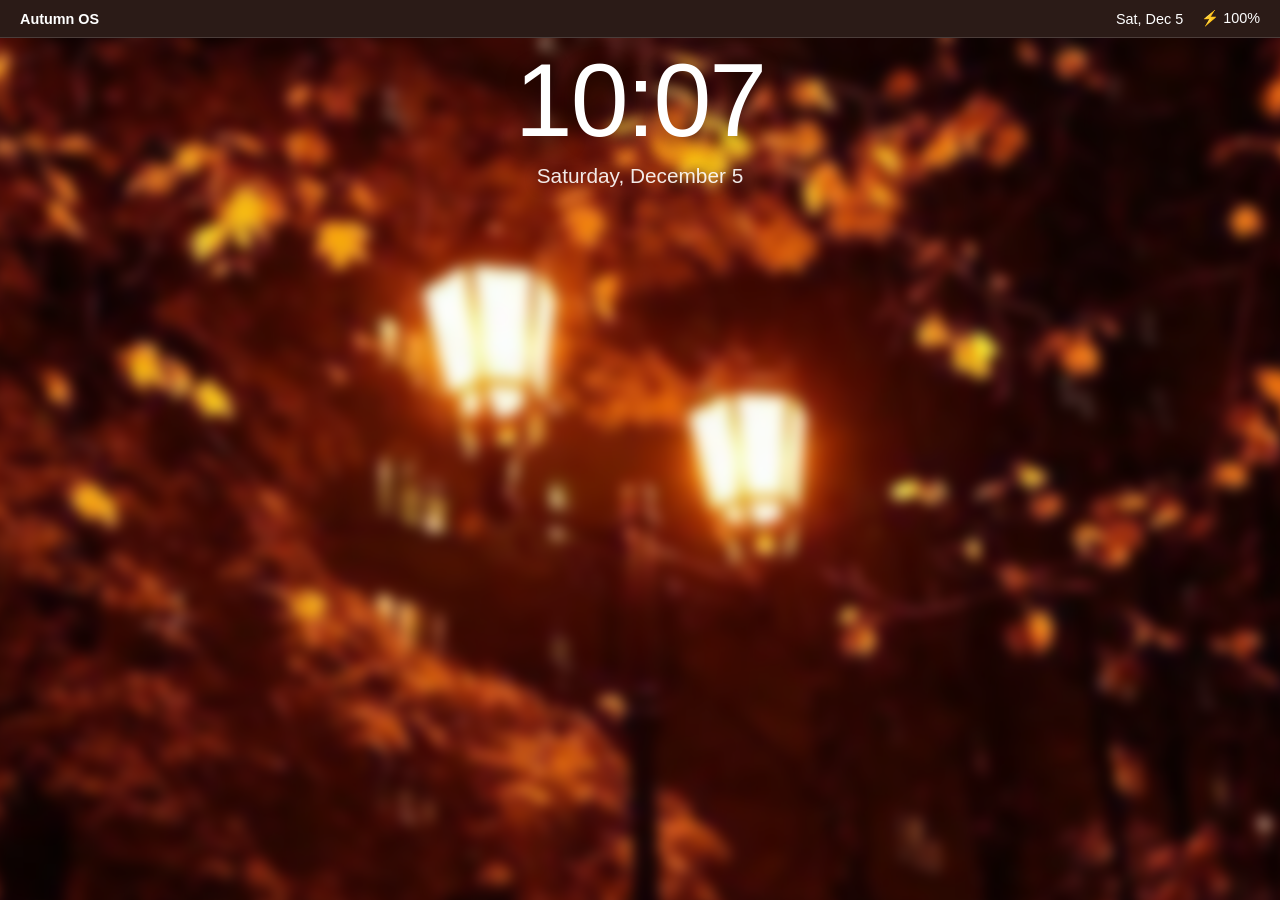
==== commit 3e0672ed: "I redid the Fall Bucket list app and it is done. I also added the music playlist app." ====
--- a/desktop.html
+++ b/desktop.html
@@ -1,3 +1,4 @@
+<link href="https://fonts.googleapis.com/css2?family=Caveat:wght@400..700&display=swap" rel="stylesheet"> 
 <!DOCTYPE html>
 <html lang="en">
 <head>
@@ -84,79 +85,45 @@
     </div>
 </div>
 
-<div id="app-bucketlist" class="app-window"> 
-<div class="window-header">
-    <span>🍁 Fall Bucket List</span>
-    <button class="close-btn" onclick="closeApp('app-bucketlist')">×</button>
-    <div class="dock-icon" title="Fall Bucket List" onclick="openApp('app-bucketlist')">🍁</div>
-
+<div id="app-music" class="app-window" style="display: none;">
+    <div class="window-header">
+        <span>🍂🎺Autumn Playlist</span>
+        <button class="close-btn" onclick="closeApp('app-music')">X</button>
+    </div>
+    <div class="music-content">
+           <iframe data-testid="embed-iframe" style="border-radius:0px" src="https://open.spotify.com/embed/playlist/4ANYvxgZt95b26WWSC5wUw?utm_source=generator&theme=0&si=627780cfcac94f06" width="100%" height="100%" frameBorder="0" allowfullscreen="" allow="autoplay; clipboard-write; encrypted-media; fullscreen; picture-in-picture" loading="lazy"></iframe>" 
+    </div>
 </div>
-    
+
+<div id="app-bucketlist" class="app-window" style="display: none;">
+    <div class="window-header">
+        <span>🍂 Fall Bucket List</span>
+        <button class="close-btn" onclick="closeApp('app-bucketlist')">X</button>
+    </div>
+
+<div id="app-gallery" class="app-window" style="display: none;">
+    <div class="window-header">
+        <span>🖼️ Autumn Gallery</span>
+        <button class="close-btn" onclick="closeApp('app-gallery')">X</button>
+    </div>
+    <div class="gallery-content-fullscreen">
+
     <div class="bucketlist-content">
         <ul class="bucket-list">
-            <li>
-                <label>
-                    <input type="checkbox">
-                    <span>🎃 Visit a pumpkin patch</span>
-                </label>
-            </li>
-            <li>
-                <label>
-                    <input type="checkbox">
-                    <span>🍎 Drink hot apple cider</span>
-                </label>
-            </li>
-            <li>
-                <label>
-                    <input type="checkbox">
-                    <span>🍂 Go on a fall hike</span>
-                </label>
-            </li>
-            <li>
-                <label>
-                    <input type="checkbox">
-                    <span>🎃 Carve a pumpkin</span>
-                </label>
-            </li>
-            <li>
-                <label>
-                    <input type="checkbox">
-                    <span>🎬 Watch a fall movie</span>
-                </label>
-            </li>
-            <li>
-                <label>
-                    <input type="checkbox">
-                    <span>🥧 Bake a pie</span>
-                </label>
-            </li>
-            <li>
-                <label>
-                    <input type="checkbox">
-                    <span>📖 Read a book</span>
-                </label>
-            </li>
-            <li>
-                <label>
-                    <input type="checkbox">
-                    <span>🍁 Collect colorful leaves</span>
-                </label>
-            </li>
-            <li>
-                <label>
-                    <input type="checkbox">
-                    <span>🏕️ Autumn Sleepover</span>
-                </label>
-            </li>
-            <li>
-                <label>
-                    <input type="checkbox">
-                    <span>👻 Halloween Party</span>
-                </label>
-            </li>
+            <li><label><input type="checkbox"> 🎃 Visit a pumpkin patch</label></li>
+            <li><label><input type="checkbox"> 📙 Read a book</label></li>
+            <li><label><input type="checkbox"> 🥧 Bake</label></li>
+            <li><label><input type="checkbox"> 👻 Halloween Party</label></li>
+            <li><label><input type="checkbox"> 🍂 Go for a nature walk</label></li>
+            <li><label><input type="checkbox"> 🐦‍🔥 Go Birdwatching</label></li>
+            <li><label><input type="checkbox"> 🏕️ Go Camping</label></li>
+            <li><label><input type="checkbox"> ☕ Drink hot chocolate</label></li>
+            <li><label><input type="checkbox"> 🎃 Carve a pumpkin</label></li>
+            <li><label><input type="checkbox"> 🎥🍂 Watch a movie</label></li>
         </ul>
     </div>
 </div>
+
 
 <div class="dock-container">
     <nav class="dock">
@@ -164,9 +131,9 @@
         <div class="dock-icon" title="Calculator" onclick="openApp('app-calculator')">🧮</div>
         <div class="dock-icon" title="Notepad" onclick="openApp('app-notepad')">📝</div>
         <div class="dock-icon" title="Stopwatch" onclick="openApp('timer-app')">🕰️</div>
-<div class="dock-icon" title="Fall Bucket List" onclick="openApp('app-bucketlist')">🍁</div>
- <div class="dock-icon" title="Gallery" onclick="openApp('app-gallery')">🖼️</div>
-        <div class="dock-icon" title="Lo-Fi Player" onclick="openApp('app-lofi')">🎺</div>
+        <div class="dock-icon" title="Bucket List" onclick="openApp('app-bucketlist')">🍂</div>
+        <div class="dock-icon" title="Gallery" onclick="openApp('app-gallery')">🖼️</div>
+        <div class="dock-icon" title="Music Player" onclick="openApp('app-music')">🎺</div>
     </nav>
 </div>
 
@@ -361,51 +328,79 @@
     secondsInput.value = "";
 }
 
-function updateBucketProgress(){
-    const checkboxes = document.querySelectorAll('#bucketlist-items input[type="checkbox"]');
-    if (checkboxes.length === 0) return;
-
-    const checkedCount = Array.from(checkboxes).filter(cb => cb.checked).length;
-    const percentage = Math.round((checkedCount / checkboxes.length) * 100);
-
-    const progressBar = document.getElementById('bucketlist-progress');
-    const progressText = document.getElementById('bucketlist-percentage');
-
-    if(progressBar) progressBar.style.width = percentage + '%';
-    if(progressText) progressText.textContent = `${percentage}% completed`;
-
-    function addBucketItem(){
-        const input = document.getElementById('new-bucket-item');
-        const text = input.value.trim();
-
-        if(!text) return;
-
-        const ul = document.getElementById('bucketlist-items');
-        const li = document.createElement('li');
-
-        li.innerHTML =
-        `<label>
-            <input type="checkbox" onchange="updateBucketProgress()">
-            <span>🍂${text}</span>
-        </label>`;
-
-        ul.appendChild(li);
-        input.value = '';
-        updateBucketProgress();
-    }
-}
 function openApp(appId) {
-    const appWindow = document.getElementById(appId);
-    if (appWindow) {
-        appWindow.style.display = 'block';
+    const app = document.getElementById(appId);
+    if (app) {
+        app.style.display = 'block';
     }
 }
 
 function closeApp(appId) {
-    const appWindow = document.getElementById(appId);
-    if (appWindow) {
-        appWindow.style.display = 'none';
-    }
+    const app = document.getElementById(appId);
+    if (app) {
+        app.style.display = 'none';
+    }
+}
+
+function openApp(appId) {
+    const app = document.getElementById(appId);
+    if (app) {
+        app.style.display = 'block';
+    }
+}
+
+function closeApp(appId) {
+    const app = document.getElementById(appId);
+    if (app) {
+        app.style.display = 'none';
+    }
+}
+
+document.addEventListener('DOMContentLoaded', () => {
+    makeWindowsDraggable();
+});
+
+function makeWindowsDraggable() {
+    const headers = document.querySelectorAll('.window-header');
+
+    headers.forEach(header => {
+        header.addEventListener('mousedown', dragMouseDown);
+    });
+}
+
+function dragMouseDown(e) {
+    if (e.target.classList.contains('close-btn')) return;
+
+    e.preventDefault();
+    
+    const appWindow = e.currentTarget.parentElement;
+
+    let posX = e.clientX;
+    let posY = e.clientY;
+
+    document.querySelectorAll('.app-window').forEach(win => win.style.zIndex = '1000');
+    appWindow.style.zIndex = '10000';
+
+    function elementDrag(e) {
+        e.preventDefault();
+        
+        const dx = posX - e.clientX;
+        const dy = posY - e.clientY;
+        posX = e.clientX;
+        posY = e.clientY;
+
+        appWindow.style.top = (appWindow.offsetTop - dy) + "px";
+        appWindow.style.left = (appWindow.offsetLeft - dx) + "px";
+        appWindow.style.transform = "none"; 
+    }
+
+    function closeDragElement() {
+        document.removeEventListener('mousemove', elementDrag);
+        document.removeEventListener('mouseup', closeDragElement);
+    }
+
+    document.addEventListener('mousemove', elementDrag);
+    document.addEventListener('mouseup', closeDragElement);
 }
 
 </script>
--- a/style.css
+++ b/style.css
@@ -1,4 +1,4 @@
-* {
+*{
     margin: 0;
     padding: 0;
     box-sizing: border-box;
@@ -350,24 +350,22 @@
 }
 
 #app-bucketlist {
-    position: fixed !important;
-    top: 50% !important;
-    left: 50% !important;
-    transform: translate(-50%, -50%) !important;
-    
-    width: 340px !important;
-    background: rgba(30, 20, 15, 0.9) !important;
-    backdrop-filter: blur(14px) !important;
-    -webkit-backdrop-filter: blur(14px) !important;
-    border-radius: 14px !important;
-    border: 1px solid rgba(255, 255, 255, 0.2) !important;
-    box-shadow: 0 16px 40px rgba(0, 0, 0, 0.6) !important;
-    color: white !important;
-    overflow: hidden !important;
-    font-family: system-ui, -apple-system, sans-serif !important;
-    
-    display: none !important; 
-    z-index: 10000 !important;
+    position: fixed;
+    top: 50%;
+    left: 50%;
+    transform: translate(-50%, -50%);
+    width: 320px;
+    max-height: 420px;
+    background: rgba(30, 20, 15, 0.9);
+    backdrop-filter: blur(10px);
+    -webkit-backdrop-filter: blur(10px);
+    border-radius: 14px;
+    border: 1px solid rgba(255, 255, 255, 0.2);
+    box-shadow: 0 16px 40px rgba(0, 0, 0, 0.6);
+    color: white;
+    overflow: hidden;
+    font-family: Beth Ellen, 'Segoe UI', Tahoma, Geneva, Verdana, sans-serif;
+    z-index: 10000;
 }
 
 #app-bucketlist .window-header {
@@ -381,57 +379,110 @@
 }
 
 #app-bucketlist .close-btn {
-    background: none;
+    background:none;
     border: none;
     color: white;
     font-size: 16px;
     cursor: pointer;
     opacity: 0.8;
-    transition: opacity 0.2s;
-}
-
-#app-bucketlist .close-btn:hover {
-    opacity: 1;
-}
-
-.bucketlist-content {
+}
+
+#app-bucketlist .bucketlist-content {
     padding: 14px;
-    max-height: 280px;
+    max-height: 340px;
     overflow-y: auto;
 }
 
-.bucket-list {
-    list-style: none !important;
-    padding: 0 !important;
-    margin: 0 !important;
+#app-bucketlist .bucket-list {
+    list-style: none;
+    padding: 0;
+    margin: 0;
     display: flex;
     flex-direction: column;
     gap: 8px;
 }
 
-.bucket-list li label {
+#app-bucketlist .bucket-list li label{
     display: flex;
     align-items: center;
     gap: 10px;
-    background: rgba(255, 255, 255, 0.06);
+    background: rgba(255, 255, 255, 0.08);
     padding: 8px 12px;
     border-radius: 8px;
     cursor: pointer;
-    transition: background 0.2s ease;
-}
-
-.bucket-list li label:hover {
-    background: rgba(255, 255, 255, 0.12);
-}
-
-.bucket-list input[type="checkbox"] {
+}
+
+#app-bucketlist .bucket-list input[type="checkbox"] {
     accent-color: #ff7e5f;
     width: 16px;
     height: 16px;
     cursor: pointer;
 }
 
-.bucket-list input[type="checkbox"]:checked + span {
+#app-bucketlist .bucket-list input[type="checkbox"]:checked + span {
     text-decoration: line-through;
     opacity: 0.5;
+}
+
+#app-music {
+    position: fixed;
+    top:0;
+    left:0;
+    width: 100vw;
+    height: 100vh;
+    transform:none;
+    background: rgba(120, 55, 2, 0.95);
+    backdrop-filter: blur(20px);
+    -webkit-backdrop-filter: blur(20px);
+    border-radius: 0;
+    border: none;
+    box-shadow: none;
+    color: white;
+    z-index: 10000;
+    display: flex;
+    flex-direction: column;
+}
+
+#app-music .window-header {
+    display: flex;
+    justify-content: space-between;
+    align-items: center;
+    padding: 16px 24px;
+    background: rgba(255, 255, 255, 0.08);
+    border-bottom: 1px solid rgba(255, 255, 255, 0.1);
+    font-weight: bold;
+    font-size: 18px;
+}
+
+#app-music .music-content {
+    flex:1;
+    width: 100%;
+    height:calc(100vh - 60px);
+    padding: 0;
+    overflow: hidden;
+}
+
+#app-music .close-btn {
+    background: none;
+    border: none;
+    color: white;
+    font-size: 20px;
+    cursor: pointer;
+    opacity: 0.8;
+}
+
+#app-music .close-btn:hover {
+    opacity: 1;
+}
+
+.app-window {
+    position: absolute;
+    top: 100px;    
+    left: 100px;
+    z-index: 1000;
+}
+
+.window-header {
+    cursor: move;     
+    user-select: none;  
 }
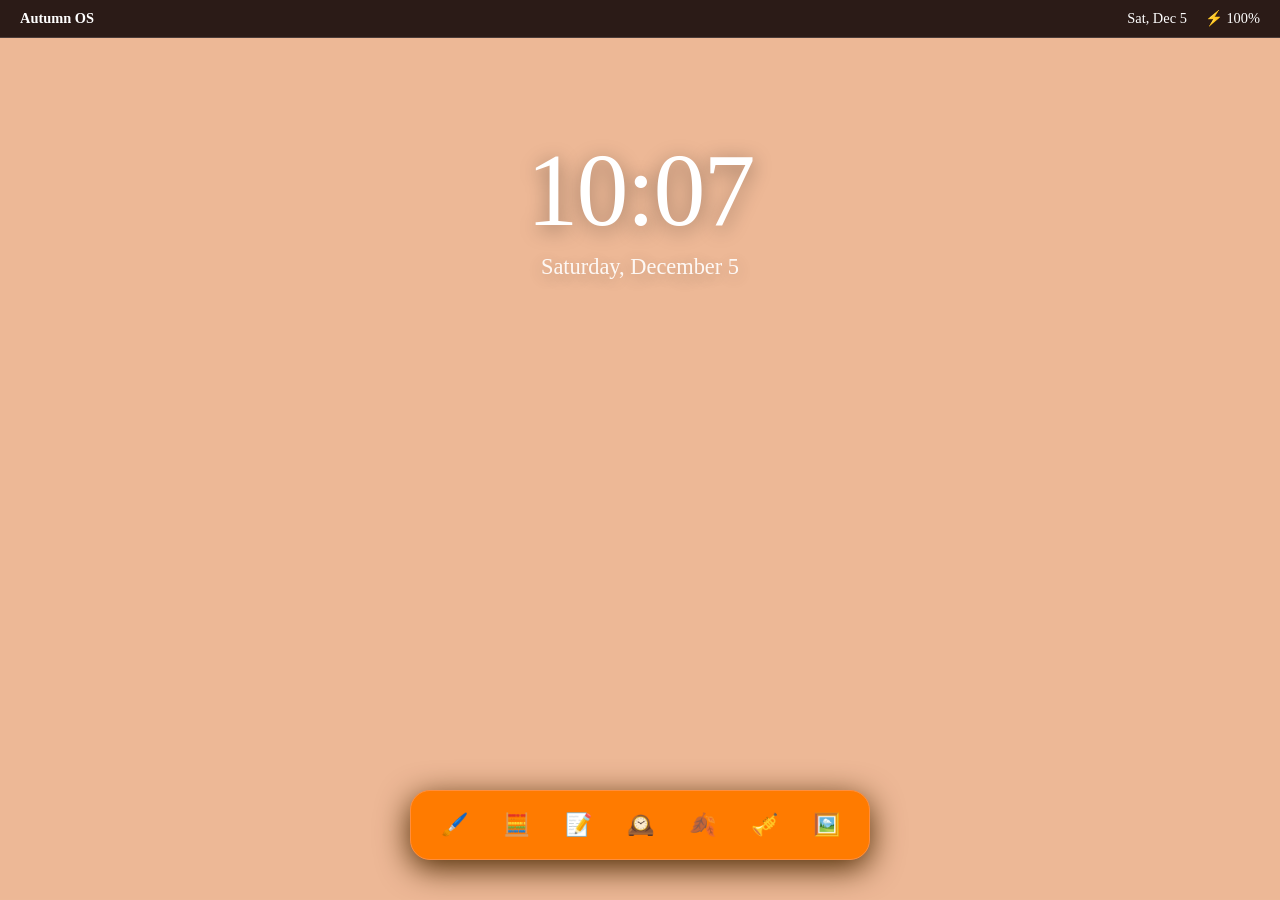
==== commit 27c7cb26: "I created my gallery app and a timer app and now I am done with the Web OS." ====
--- a/desktop.html
+++ b/desktop.html
@@ -1,4 +1,4 @@
-<link href="https://fonts.googleapis.com/css2?family=Caveat:wght@400..700&display=swap" rel="stylesheet"> 
+<link href="https://fonts.googleapis.com/css2?family=Old+Standard+TT:ital,wght@0,400;0,700;1,400&display=swap" rel="stylesheet">
 <!DOCTYPE html>
 <html lang="en">
 <head>
@@ -101,13 +101,6 @@
         <button class="close-btn" onclick="closeApp('app-bucketlist')">X</button>
     </div>
 
-<div id="app-gallery" class="app-window" style="display: none;">
-    <div class="window-header">
-        <span>🖼️ Autumn Gallery</span>
-        <button class="close-btn" onclick="closeApp('app-gallery')">X</button>
-    </div>
-    <div class="gallery-content-fullscreen">
-
     <div class="bucketlist-content">
         <ul class="bucket-list">
             <li><label><input type="checkbox"> 🎃 Visit a pumpkin patch</label></li>
@@ -124,16 +117,79 @@
     </div>
 </div>
 
+<div id="app-gallery" class="app-window fullscreen-app" style="display: none;">
+    <div class="gallery-topbar">
+        <div class="gallery-title">
+            <span>🍂📷 Autumn Gallery</span>
+            <small id="gallery-counter">1 / 5</small>
+        </div>
+        <button class="gallery-close-btn" onclick="closeApp('app-gallery')" title="Close Gallery">✕</button>
+    </div>
+
+    <div class="gallery-stage">
+        <div class="gallery-frame">
+            <div class="gallery-image-wrapper">
+                <img id="gallery-display-img" src="" alt="Autumn Image">
+            </div>
+            
+            <div class="gallery-info-bar">
+                <div class="gallery-details">
+                    <h2 id="gallery-img-title">Autumn Aesthetic</h2>
+                </div>
+                <button class="set-wallpaper-btn" onclick="applyCurrentWallpaper()">
+                     Set as Wallpaper
+                </button>
+            </div>
+        </div>
+
+        <button class="slide-nav-btn prev-btn" onclick="prevGalleryImage()">❮</button>
+        <button class="slide-nav-btn next-btn" onclick="nextGalleryImage()">❯</button>
+    </div>
+</div>
+
+<div id="app-timer" class="app-window" style="display: none;">
+    <div class="window-header">
+        <span>🍁 Timer</span>
+        <button class="close-btn" onclick="closeApp('app-timer')" title="Close">✕</button>
+    </div>
+
+    <div class="timer-content">
+        <div class="timer-display" id="timer-display">00:05:00</div>
+
+        <div class="timer-inputs">
+            <div class="input-group">
+                <input type="number" id="timer-hours" min="0" max="23" value="0" placeholder="00" oninput="updateDisplayFromInputs()">
+                <label>HRS</label>
+            </div>
+            <span>:</span>
+            <div class="input-group">
+                <input type="number" id="timer-minutes" min="0" max="59" value="5" placeholder="05" oninput="updateDisplayFromInputs()">
+                <label>MIN</label>
+            </div>
+            <span>:</span>
+            <div class="input-group">
+                <input type="number" id="timer-seconds" min="0" max="59" value="0" placeholder="00" oninput="updateDisplayFromInputs()">
+                <label>SEC</label>
+            </div>
+        </div>
+
+        <div class="timer-controls">
+            <button class="timer-btn primary" id="timer-start-btn" onclick="toggleTimer()">Start</button>
+            <button class="timer-btn" onclick="resetTimer()">Reset</button>
+        </div>
+    </div>
+</div>
+
 
 <div class="dock-container">
     <nav class="dock">
         <div class="dock-icon" title="Paint" onclick="document.getElementById('paint-app').style.display='flex'">🖌️</div>
         <div class="dock-icon" title="Calculator" onclick="openApp('app-calculator')">🧮</div>
         <div class="dock-icon" title="Notepad" onclick="openApp('app-notepad')">📝</div>
-        <div class="dock-icon" title="Stopwatch" onclick="openApp('timer-app')">🕰️</div>
+        <div class="dock-icon" title="Timer" onclick="openApp('app-timer')">🕰️</div>
         <div class="dock-icon" title="Bucket List" onclick="openApp('app-bucketlist')">🍂</div>
-        <div class="dock-icon" title="Gallery" onclick="openApp('app-gallery')">🖼️</div>
         <div class="dock-icon" title="Music Player" onclick="openApp('app-music')">🎺</div>
+        <div class="dock-icon" title="Gallery" onclick="openApp('app-gallery'); updateGalleryDisplay();">🖼️</div>
     </nav>
 </div>
 
@@ -264,69 +320,7 @@
     }
 }
 
-let timerInterval = null;
-let totalTimeInSeconds = 0;
-let remainingTimeInSeconds = 0;
-
-    const minutesInput = document.getElementById('timer-minutes');
-    const secondsInput = document.getElementById('timer-seconds');
-    const timerDisplay = document.getElementById('timer-display');
-
-function formatTime(totalSecs){
-    const mins = Math.floor(totalSecs / 60);
-    const secs = totalSecs % 60;
-    const formattedMins = String(mins).padStart(2, '0');
-    const formattedSecs = String(secs).padStart(2, '0');
-    return `${String(mins).padStart(2, '0')}:${String(secs).padStart(2, '0')}`;
-}
-
-function updateTimerDisplay() {
-    timerDisplay.textContent = formatTime(remainingTimeInSeconds);
-}
-
-function startTimer() {
-    if (timerInterval) return;
-
-    totalTimeInSeconds = parseInt(minutesInput.value) * 60 + parseInt(secondsInput.value);
-    remainingTimeInSeconds = totalTimeInSeconds;
-
-    if (remainingTimeInSeconds === 0) {
-        const mins = parseInt(minutesInput.value) || 0;
-        const secs = parseInt(secondsInput.value) || 0;
-        timerDisplay.textContent = formatTime((mins * 60) + secs);
-        remainingTimeInSeconds = totalTimeInSeconds;
-    }
-
-    if (remainingTimeInSeconds <= 0) {
-        alert("Please set a valid time.");
-        return;
-    }
-
-    updateTimerDisplay();
-
-    timerInterval = setInterval(() => {
-        remainingTimeInSeconds--;
-        updateTimerDisplay();
-
-        if (remainingTimeInSeconds <= 0) {
-            pauseTimer();
-            alert("Time's up!");
-        }
-    }, 1000);
-}
-
-function pauseTimer() {
-    clearInterval(timerInterval);
-    timerInterval = null;
-}
-
-function resetTimer() {
-    pauseTimer();
-    remainingTimeInSeconds = 0;
-    timerDisplay.textContent = "00:00";
-    minutesInput.value = "";
-    secondsInput.value = "";
-}
+
 
 function openApp(appId) {
     const app = document.getElementById(appId);
@@ -403,6 +397,167 @@
     document.addEventListener('mouseup', closeDragElement);
 }
 
+const autumnGalleryData = [
+    {
+        url: "https://i.pinimg.com/736x/19/c5/1d/19c51d8570e6c78b02127dc6dc32aaa5.jpg",
+        title: "Autumn Leaves"
+    },
+    {
+        url: "https://i.pinimg.com/1200x/40/11/e1/4011e1c7eb12543955bf9c6a688853d8.jpg",
+        title: "Snoopy"
+    },
+    {
+        url: "https://i.pinimg.com/1200x/91/45/0b/91450b73ebfc6354f9e64cbf07d2b31b.jpg",
+        title: "Forest"
+    },
+    {
+        url: "https://i.pinimg.com/1200x/72/61/35/72613517616ef6649ccb1848c252a270.jpg",
+        title: "Spooky"
+    },
+    {
+        url: "https://i.pinimg.com/1200x/3e/dc/61/3edc61b8b089ea7087129da120808c3b.jpg",
+        title: "Nature"
+    }
+];
+
+let currentGalleryIndex = 0;
+
+function updateGalleryDisplay() {
+    const item = autumnGalleryData[currentGalleryIndex];
+    const imgElement = document.getElementById('gallery-display-img');
+    const titleElement = document.getElementById('gallery-img-title');
+    const counterElement = document.getElementById('gallery-counter');
+
+    if (imgElement) imgElement.src = item.url;
+    if (titleElement) titleElement.textContent = item.title;
+    if (counterElement) counterElement.textContent = `${currentGalleryIndex + 1} / ${autumnGalleryData.length}`;
+}
+
+function nextGalleryImage() {
+    currentGalleryIndex = (currentGalleryIndex + 1) % autumnGalleryData.length;
+    updateGalleryDisplay();
+}
+
+function prevGalleryImage() {
+    currentGalleryIndex = (currentGalleryIndex - 1 + autumnGalleryData.length) % autumnGalleryData.length;
+    updateGalleryDisplay();
+}
+
+function applyCurrentWallpaper() {
+    const item = autumnGalleryData[currentGalleryIndex];
+    const desktop = document.querySelector('.desktop');
+    
+    if (desktop) {
+        desktop.style.backgroundImage = `url('${item.url}')`;
+        desktop.style.backgroundSize = 'cover';
+        desktop.style.backgroundPosition = 'center';
+    }
+}
+
+function openGalleryApp() {
+    const galleryWin = document.getElementById('app-gallery');
+    if (galleryWin) {
+        galleryWin.style.display = 'flex';
+}
+}
+
+let timerInterval = null;
+let totalSeconds = 300; 
+let isTimerRunning = false;
+
+function formatTime(seconds) {
+    const hrs = Math.floor(seconds / 3600);
+    const mins = Math.floor((seconds % 3600) / 60);
+    const secs = seconds % 60;
+
+    return String(hrs).padStart(2, '0') + ':' +
+           String(mins).padStart(2, '0') + ':' +
+           String(secs).padStart(2, '0');
+}
+
+
+function updateDisplayFromInputs() {
+    if (isTimerRunning) return; 
+
+    const h = parseInt(document.getElementById('timer-hours').value, 10) || 0;
+    const m = parseInt(document.getElementById('timer-minutes').value, 10) || 0;
+    const s = parseInt(document.getElementById('timer-seconds').value, 10) || 0;
+
+    totalSeconds = (h * 3600) + (m * 60) + s;
+    const displayEl = document.getElementById('timer-display');
+    if (displayEl) {
+        displayEl.textContent = formatTime(totalSeconds);
+    }
+}
+
+function toggleTimer() {
+    const startBtn = document.getElementById('timer-start-btn');
+    const displayEl = document.getElementById('timer-display');
+
+    if (isTimerRunning) {
+        clearInterval(timerInterval);
+        isTimerRunning = false;
+        if (startBtn) {
+            startBtn.textContent = 'Start';
+            startBtn.style.background = '#d35400';
+        }
+    } else {
+        if (totalSeconds <= 0) {
+            updateDisplayFromInputs();
+        }
+
+        if (totalSeconds <= 0) return; 
+
+        isTimerRunning = true;
+        if (startBtn) {
+            startBtn.textContent = 'Pause';
+            startBtn.style.background = '#c0392b';
+        }
+
+        timerInterval = setInterval(() => {
+            totalSeconds--;
+            if (displayEl) {
+                displayEl.textContent = formatTime(totalSeconds);
+            }
+
+            if (totalSeconds <= 0) {
+                clearInterval(timerInterval);
+                isTimerRunning = false;
+                if (startBtn) {
+                    startBtn.textContent = 'Start';
+                    startBtn.style.background = '#d35400';
+                }
+                alert('🍁 Time is up!');
+            }
+        }, 1000);
+    }
+}
+
+function resetTimer() {
+    clearInterval(timerInterval);
+    isTimerRunning = false;
+
+    const hrsInput = document.getElementById('timer-hours');
+    const minsInput = document.getElementById('timer-minutes');
+    const secsInput = document.getElementById('timer-seconds');
+    const startBtn = document.getElementById('timer-start-btn');
+
+    if (hrsInput) hrsInput.value = 0;
+    if (minsInput) minsInput.value = 5;
+    if (secsInput) secsInput.value = 0;
+
+    totalSeconds = 300;
+    const displayEl = document.getElementById('timer-display');
+    if (displayEl) {
+        displayEl.textContent = formatTime(totalSeconds);
+    }
+
+    if (startBtn) {
+        startBtn.textContent = 'Start';
+        startBtn.style.background = '#d35400';
+    }
+}
+
 </script>
 </body>
 </html>
--- a/style.css
+++ b/style.css
@@ -1,28 +1,68 @@
-*{
+* {
     margin: 0;
     padding: 0;
     box-sizing: border-box;
 }
-body{
-    background-image: url("Screenshot 2026-09-19 211139.png");
+
+body {
+    background-image: url("https://i.pinimg.com/1200x/28/77/0b/28770bba4d20d3ef0bba9e086ea64ea4.jpg");
     background-size: cover;
     background-position: center;
     background-repeat: no-repeat;
     background-attachment: fixed;
 }
-h2{
-    font-family: 'Segoe UI', Tahoma, Geneva, Verdana, sans-serif;
+
+.welcome-screen {
+    width: 100vw;
+    height: 100vh;
+    display: flex;
+    flex-direction: column;
+    justify-content: center;
+    align-items: flex-end; 
+    padding-right: 12vw;   
+}
+
+h2 {
+    font-family: 'Waterfall', cursive;
     color: rgb(255, 230, 216);
-    text-align: center;
-    font-size: 3rem;
-    transform: translateY(200px);
-}
-
-p{
-    font-family: 'Segoe UI', Tahoma, Geneva, Verdana, sans-serif;
-    color: white;
-    text-align: center;
-    margin-top: 270px;
+    text-align: right;    
+    font-size: 130px;     
+    line-height: 1.1;
+}
+
+p {
+    font-family: 'Waterfall', cursive;
+    color: white;
+    text-align: right;
+    font-size: 40px;     
+    margin-top: 20px;    
+}
+
+.welcome-gifs {
+    position: absolute;
+    left: 10vw;           
+    top: 50%;            
+    transform: translateY(-50%);
+    display: flex;
+    flex-direction: column;
+    gap: 60px;           
+    align-items: center;
+}
+
+.welcome-gifs img {
+    width: 180px;        
+    height: auto;
+    border: none;        
+    box-shadow: none;    
+    background: transparent;
+}
+
+.welcome-gifs img:nth-child(1) {
+    transform: rotate(-10deg);
+}
+
+.welcome-gifs img:nth-child(2) {
+    transform: rotate(12deg);
 }
 
 .desktop {
@@ -32,7 +72,7 @@
     display: flex;
     flex-direction: column;
     overflow: hidden;
-    font-family: 'Segoe UI', Tahoma, Geneva, Verdana, sans-serif;
+    font-family: "Old Standard TT", serif;
 }
 
 .desktop::before {
@@ -42,7 +82,7 @@
     left: 0;
     width: 100%;
     height: 100%;
-    background-image: url("Screenshot 2026-09-20 161254.png");
+    background-image: url("https://i.pinimg.com/1200x/27/ba/b4/27bab44dd30bb2f4d670f0c303008b43.jpg");
     background-size: cover;
     background-position: center;
     background-repeat: no-repeat;
@@ -82,7 +122,7 @@
     flex-direction: column;
     justify-content: flex-start;
     align-items: center;
-    padding-top: 10px;
+    padding-top: 100px;
     color: white;
     text-shadow: 0 4px 20px rgba(0, 0, 0, 0.4);
     user-select: none;
@@ -96,7 +136,8 @@
 }
 
 #center-date-sub {
-    font-size: 1.3rem;
+    font-size: 1.4rem;
+    font-family: "Old Standard TT", Serif;
     margin-top: 12px;
     opacity: 0.9;
     font-weight: 400;
@@ -485,4 +526,274 @@
 .window-header {
     cursor: move;     
     user-select: none;  
+}
+
+#app-gallery.fullscreen-app{
+    position: fixed;
+    top: 0;
+    left: 0;
+    width: 100vw;
+    height: 100vh;
+    transform: none;
+
+    background: radial-gradient(circle at center, rgba(42,24,16,0.96), rgba(20,10,6,0.98));
+    backdrop-filter: blur(25px);
+    -webkit-backdrop-filter: blur(25px);
+
+    border-radius: 0;
+    border: none;
+    box-shadow: none;
+    color: #f7e7ce;
+    z-index: 10000;
+    pointer-events: auto;
+
+    display: flex;
+    flex-direction: column;
+    font-family: 'Lora', Georgia, serif;
+    overflow: hidden;
+}
+
+.gallery-topbar{
+    display:flex;
+    justify-content: space-between;
+    align-items: center;
+    padding: 18px 32px;
+    background: rgba(60,30,18,0.6);
+    border-bottom: 1px solid rgba(224,122,95,0.3);
+    box-shadow: 0 4px 20px rgba(0,0,0,0.4);
+}
+
+.gallery-title span{
+    font-size: 20px;
+    font-weight: bold;
+    color: #f4a261;
+    letter-spacing: 0.5px;
+}
+
+.gallery-title small{
+    margin-left: 14px;
+    font-size: 13px;
+    color: rgba(247,231,206,0.7);
+    background: rgba(0,0,0,0.3);
+    padding: 3px 10px;
+    border-radius: 12px;
+    border: 1px solid rgba(255,255,255,0.1);
+}
+
+.gallery-close-btn{
+    background: rgba(244,122,95,0.2);
+    border: 1px solid rgba(244,122,95,0.4);
+    color: #f7e7ce;
+    width:36px;
+    height:36px;
+    border-radius: 50%;
+    font-size: 16px;
+    cursor:pointer;
+    transition: all 0.2s ease;
+}
+
+.gallery-close-btn:hover{
+    background: #e07a5f;
+    transform: scale(1.1);
+}
+
+.gallery-stage{
+    flex:1;
+    position: relative;
+    display:flex;
+    justify-content: center;
+    align-items: center;
+    padding: 30px;
+}
+
+.gallery-frame{
+    width:85%;
+    max-width: 950px;
+    background: rgba(35,20,12,0.7);
+    border: 1px solid rgba(224,122,95,0.35);
+    border-radius:20px;
+    overflow: hidden;
+    box-shadow: 0 25px 60px rgba(0, 0, 0, 0.8) inset 0 0 15px rgba(244,122,95,0.15);
+    display: flex;
+    flex-direction: column;
+}
+
+.gallery-image-wrapper{
+    width: 100%;
+    height: 58vh;
+    overflow: hidden;
+    background: #100603;
+}
+
+.gallery-image-wrapper-img{
+    width: 100%;
+    height: 100%;
+    object-fit: cover;
+    transition: opacity 0.3s ease;
+}
+
+.gallery-info-bar{
+    padding: 20px 28px;
+    background: rgba(20,10,5,0.85);
+    border-top: 1px solid rgba(244,122,95,0.2);
+    display:flex;
+    justify-content: space-between;
+    align-items: center;
+}
+
+.gallery-details h2{
+    margin:0;
+    font-size: 22px;
+    color: #f4a261;
+    font-weight: 600;
+}
+
+.set-wallpaper-btn{
+    background: linear-gradient(135deg, #e07a5f, #b85336);
+    color:#ffffff;
+    border: 1px solid rgba(255, 255, 255, 0.2);
+    padding: 12px 22px;
+    border-radius: 12px;
+    font-size: 14px;
+    font-family: inherit;
+    font-weight: bold;
+    cursor: pointer;
+    box-shadow: 0 6px 18px rgba(184,83,54,0.4);
+    transition: all 0.2s ease;
+}
+
+.set-wallpaper-btn:hover{
+    background: linear-gradient(135deg, #f4a261, #e07a5f);
+    transform: translateY(-2px);
+    box-shadow: 0 8px 24px rgba(244,162,97,0.4);
+}
+
+.slide-nav-btn{
+    position: absolute;
+    top: 50%;
+    transform: translateY(-50%);
+    background: rgba(45,25,15,0.7);
+    border: 1px solid rgba(244,122,95,0.4);
+    color:#f7e7ce;
+    width: 56px;
+    height:56px;
+    border-radius:50%;
+    font-size:24px;
+    cursor: pointer;
+    backdrop-filter: blur(8px);
+    transition: all 0.2s ease;
+    box-shadow: 0 8px 20px rgba(0,0,0,0.5);
+}
+
+.slide-nav-btn:hover{
+    background: rgba(244,122,95,0.8);
+    transform: translateY(-50%) scale(1.12);
+}
+
+.prev-btn{ left: 40px; }
+.next-btn{ right: 40px; }
+
+#app-timer{
+    width: 320px;
+    background: rgba(45,24,16,0.92);
+    border: 2px solid rgba(255,230,216,0.3);
+    border-radius:16px;
+    backdrop-filter: blur(12px);
+    box-shadow: 0 12px 32px rgba(0, 0, 0, 0.5);
+    color:#ffe6d8;
+    overflow: hidden;
+    position: absolute;
+    top:20%;
+    left: 40%;
+}
+
+.timer-content{
+    padding: 24px 20px;
+    display:flex;
+    flex-direction: column;
+    align-items: center;
+    gap: 20px;
+}
+
+.timer-display{
+    font-family: "Old Standard TT",serif;
+    font-size:3.2rem;
+    font-weight: 700;
+    color:#ffffff;
+    text-shadow: 0 0 12px rgba(255,200,150,0.4);
+    letter-spacing: 2px;
+}
+
+.timer-inputs{
+    display:flex;
+    align-items:center;
+    gap:8px;
+    color:#e2a782;
+    font-size:1.2rem;
+    font-family: "Old Standard TT", serif;
+}
+
+.input-group{
+    display: flex;
+    flex-direction: column;
+    align-items: center;
+}
+
+.input-group input{
+    width: 55px;
+    height: 45px;
+    background: rgba(255,255,255,0.1);
+    border: 1px solid rgba(255,230,216,0.3);
+    border-radius: 8px;
+    color: white;
+    font-family: "Old Standard TT", serif;
+    font-size: 1.2rem;
+    text-align: center;
+    outline: none;
+}
+
+.input-group input:focus{
+    border-color:#d35400;
+    box-shadow: 0 0 8px rgba(211,84,0,0.6);
+}
+
+.input-group label{
+    font-size:0.65rem;
+    margin-top: 4px;
+    letter-spacing: 1px;
+    opacity: 0.8;
+}
+
+.timer-controls{
+    display: flex;
+    gap: 12px;
+    width: 100%;
+}
+
+.timer-btn{
+    flex:1;
+    padding: 10px 0;
+    border: none;
+    border-radius: 10px;
+    background: rgba(255, 255, 255, 0.15);
+    color:#ffe6d8;
+    font-family: "Old Standard TT", serif;
+    font-size:1rem;
+    cursor:pointer;
+    transition: all 0.2s ease;
+}
+
+.timer-btn:hover{
+    background: rgba(255, 255, 255, 0.25);
+    transform: translateY(-2px);
+}
+
+.timer-btn.primary{
+    background: #d35400;
+    color:white;
+    font-weight: bold;
+}
+
+.timer-btn.primary:hover{
+    background: #e67e22;
 }
